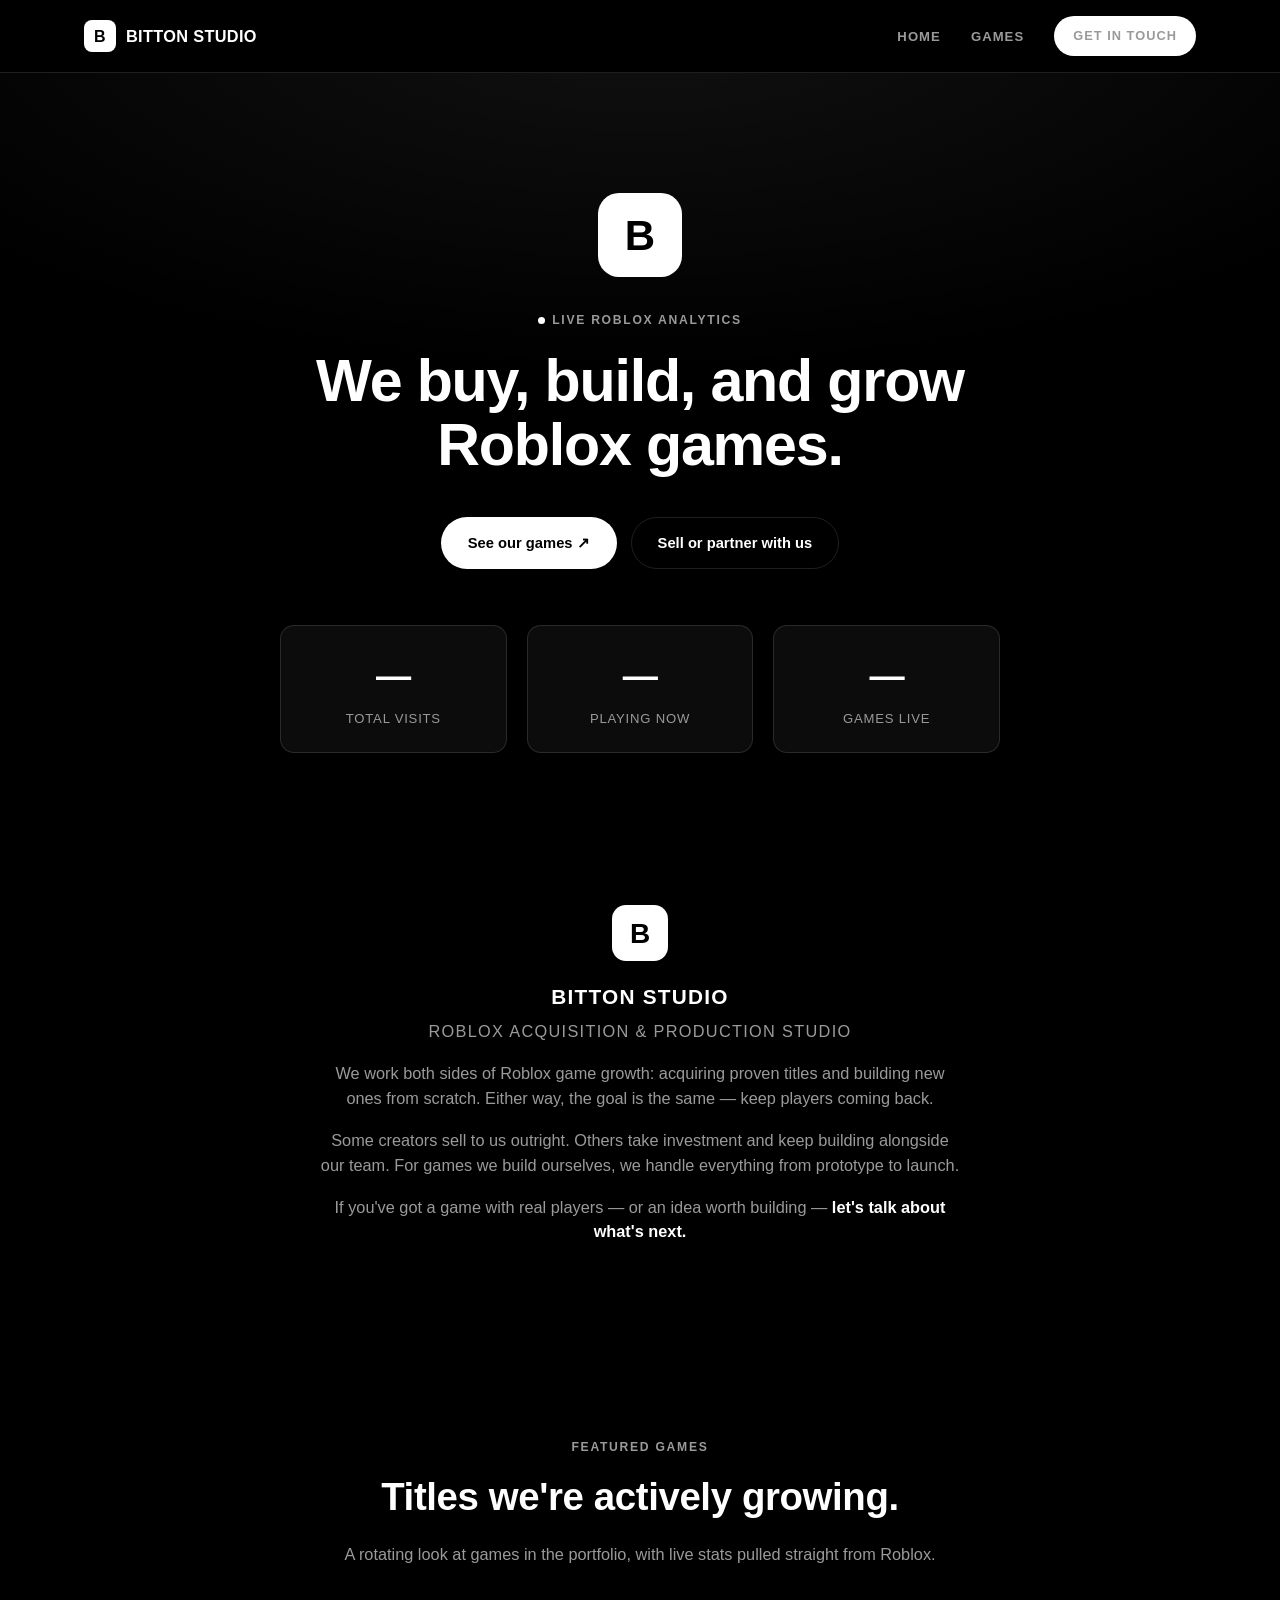
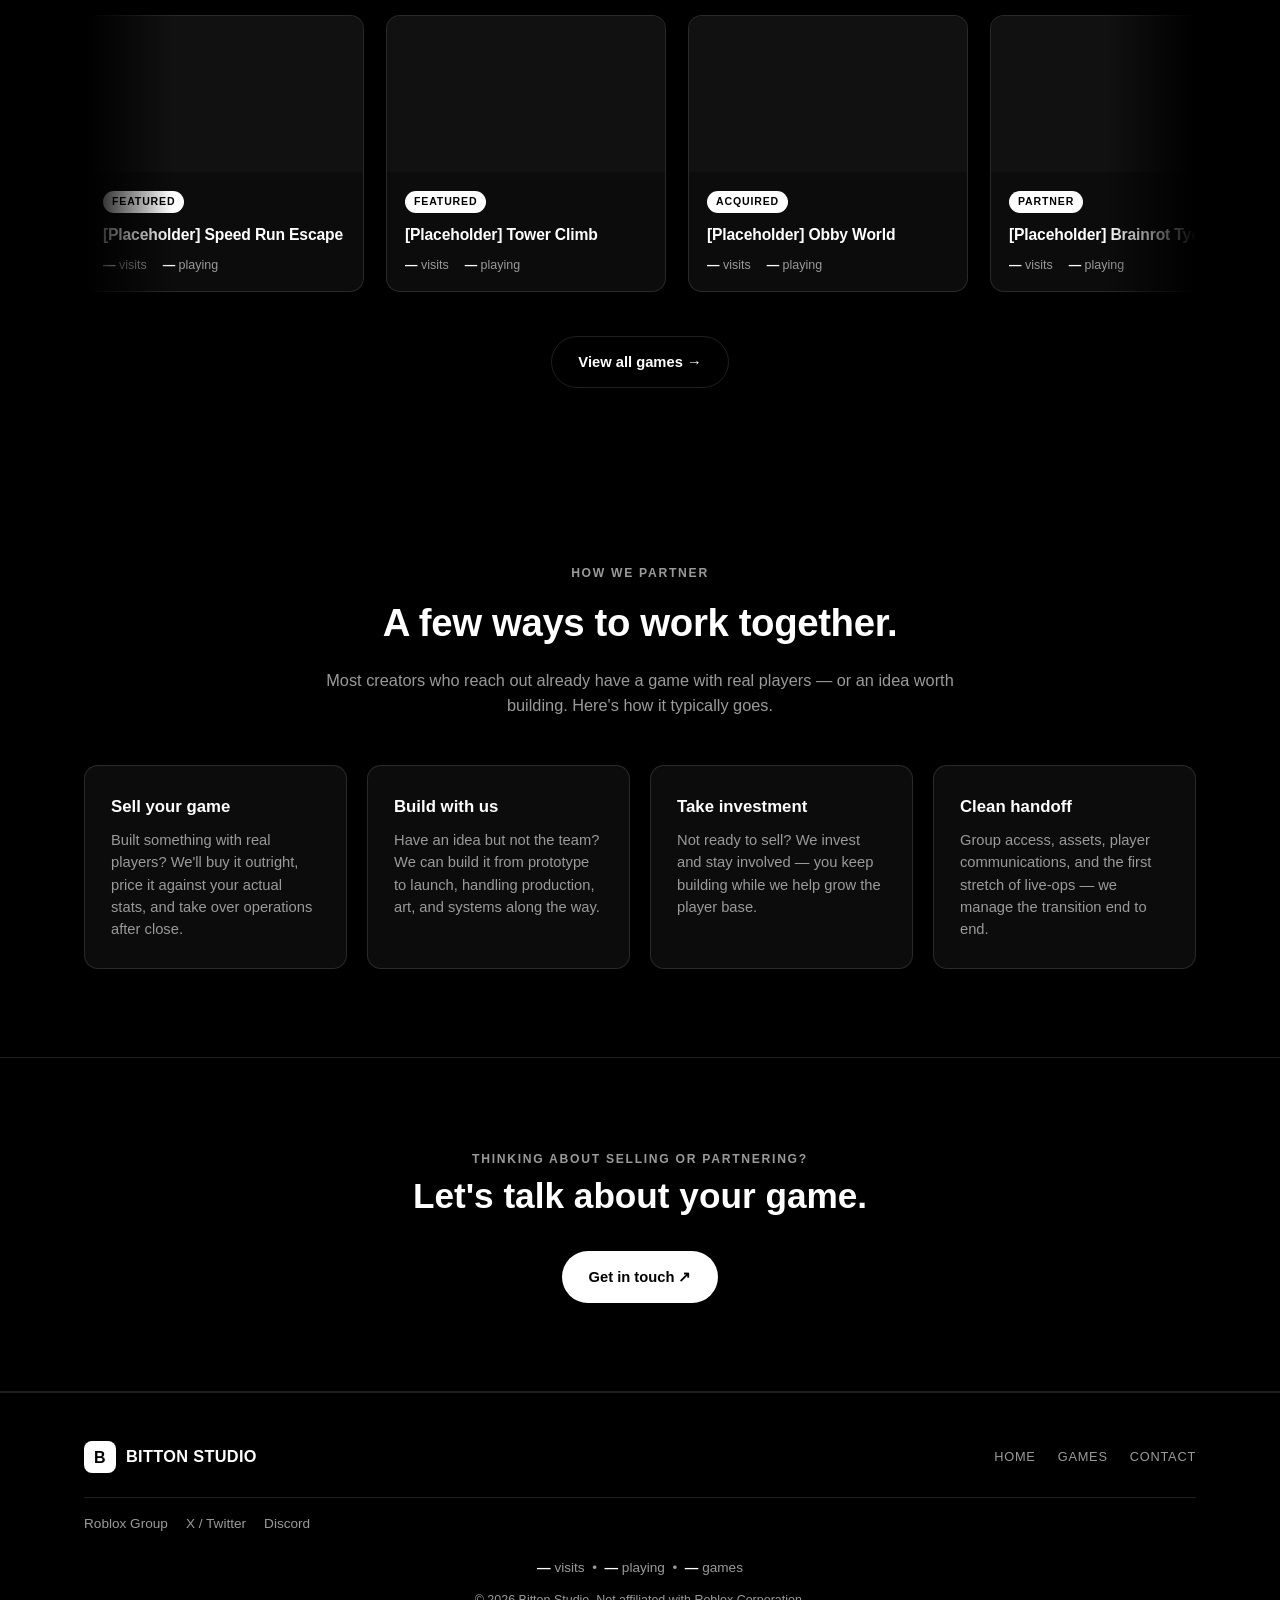
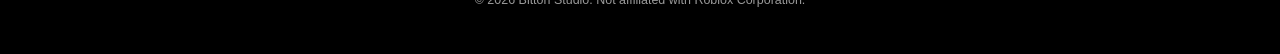
==== index.html @ 87d07713 "Initial commit" ====
<!DOCTYPE html>
<html lang="en">
<head>
<meta charset="UTF-8" />
<meta name="viewport" content="width=device-width, initial-scale=1" />
<!-- CUSTOMIZE: title + description shown in browser tabs / search results / link previews -->
<title>Bitton Studio | Roblox Game Studio</title>
<meta name="description" content="Bitton Studio buys, builds, and grows Roblox games. Sell your game outright or partner with us." />
<link rel="stylesheet" href="style.css" />
</head>
<body>

<div id="page-loader" class="page-loader">
  <!-- CUSTOMIZE: swap this inline SVG for <img src="images/logo.png" class="page-loader__logo"> if you have a real logo file -->
  <svg class="page-loader__logo" viewBox="0 0 40 40" xmlns="http://www.w3.org/2000/svg">
    <rect width="40" height="40" rx="10" fill="#ffffff"/>
    <text x="20" y="27" text-anchor="middle" font-family="Arial, sans-serif" font-size="20" font-weight="800" fill="#000000">B</text>
  </svg>
  <div class="page-loader__spinner"></div>
</div>

<nav class="navbar">
  <div class="container">
    <a href="/" class="brand">
      <!-- CUSTOMIZE: swap for <img src="images/logo.png" class="brand__mark"> if you have a real logo file -->
      <svg class="brand__mark" viewBox="0 0 40 40" xmlns="http://www.w3.org/2000/svg">
        <rect width="40" height="40" rx="10" fill="#ffffff"/>
        <text x="20" y="27" text-anchor="middle" font-family="Arial, sans-serif" font-size="20" font-weight="800" fill="#000000">B</text>
      </svg>
      Bitton Studio
    </a>
    <ul class="nav-links">
      <li><a href="/">Home</a></li>
      <li><a href="/games">Games</a></li>
      <li><a href="/contact" class="btn btn--primary">Get in touch</a></li>
    </ul>
    <button class="nav-toggle" aria-label="Toggle menu">☰</button>
  </div>
</nav>

<header class="hero" id="home">
  <div class="container">
    <!-- CUSTOMIZE: swap for <img src="images/logo.png" class="hero__logo"> if you have a real logo file -->
    <svg class="hero__logo" viewBox="0 0 40 40" xmlns="http://www.w3.org/2000/svg">
      <rect width="40" height="40" rx="10" fill="#ffffff"/>
      <text x="20" y="27" text-anchor="middle" font-family="Arial, sans-serif" font-size="20" font-weight="800" fill="#000000">B</text>
    </svg>

    <span class="eyebrow"><span class="pulse-dot"></span>Live Roblox analytics</span>
    <!-- CUSTOMIZE: main headline -->
    <h1>We buy, build, and grow Roblox games.</h1>

    <div class="hero-ctas">
      <a href="/games" class="btn btn--primary">See our games ↗</a>
      <a href="/contact" class="btn btn--secondary">Sell or partner with us</a>
    </div>

    <div class="stats-row">
      <div class="stat-box">
        <span class="stat-value" data-stat="visits">—</span>
        <span class="stat-label">Total visits</span>
      </div>
      <div class="stat-box">
        <span class="stat-value" data-stat="players">—</span>
        <span class="stat-label">Playing now</span>
      </div>
      <div class="stat-box">
        <span class="stat-value" data-stat="projects">—</span>
        <span class="stat-label">Games live</span>
      </div>
    </div>
  </div>
</header>

<section id="about" class="reveal">
  <div class="container">
    <div class="about-block">
      <!-- CUSTOMIZE: swap for <img src="images/logo.png" class="about-block__mark"> if you have a real logo file -->
      <svg class="about-block__mark" viewBox="0 0 40 40" xmlns="http://www.w3.org/2000/svg">
        <rect width="40" height="40" rx="10" fill="#ffffff"/>
        <text x="20" y="27" text-anchor="middle" font-family="Arial, sans-serif" font-size="20" font-weight="800" fill="#000000">B</text>
      </svg>
      <h2>Bitton Studio</h2>
      <p class="about-block__tagline">Roblox acquisition &amp; production studio</p>
      <!-- CUSTOMIZE: about copy — replace with your studio's real story -->
      <p>We work both sides of Roblox game growth: acquiring proven titles and building new ones from scratch. Either way, the goal is the same — keep players coming back.</p>
      <p>Some creators sell to us outright. Others take investment and keep building alongside our team. For games we build ourselves, we handle everything from prototype to launch.</p>
      <p>If you've got a game with real players — or an idea worth building — <strong>let's talk about what's next.</strong></p>
    </div>
  </div>
</section>

<section id="featured" class="reveal">
  <div class="container">
    <div class="section-head">
      <span class="eyebrow">Featured games</span>
      <h2>Titles we're actively growing.</h2>
      <p>A rotating look at games in the portfolio, with live stats pulled straight from Roblox.</p>
    </div>
  </div>
  <div class="container">
    <!-- data-games-marquee limits how many show in the strip (leave off the number attribute value to show all) -->
    <div class="games-marquee">
      <div class="games-marquee__track" data-games-marquee="6"></div>
    </div>
    <div class="section-cta">
      <a href="/games" class="btn btn--secondary">View all games →</a>
    </div>
  </div>
</section>

<section id="partner" class="reveal">
  <div class="container">
    <div class="section-head">
      <span class="eyebrow">How we partner</span>
      <h2>A few ways to work together.</h2>
      <p>Most creators who reach out already have a game with real players — or an idea worth building. Here's how it typically goes.</p>
    </div>
    <div class="cards-grid">
      <!-- CUSTOMIZE: these four cards — wording, order, or add/remove a card -->
      <div class="info-card">
        <h3>Sell your game</h3>
        <p>Built something with real players? We'll buy it outright, price it against your actual stats, and take over operations after close.</p>
      </div>
      <div class="info-card">
        <h3>Build with us</h3>
        <p>Have an idea but not the team? We can build it from prototype to launch, handling production, art, and systems along the way.</p>
      </div>
      <div class="info-card">
        <h3>Take investment</h3>
        <p>Not ready to sell? We invest and stay involved — you keep building while we help grow the player base.</p>
      </div>
      <div class="info-card">
        <h3>Clean handoff</h3>
        <p>Group access, assets, player communications, and the first stretch of live-ops — we manage the transition end to end.</p>
      </div>
    </div>
  </div>
</section>

<section class="cta-band reveal">
  <div class="container">
    <span class="eyebrow">Thinking about selling or partnering?</span>
    <h2>Let's talk about your game.</h2>
    <a href="/contact" class="btn btn--primary">Get in touch ↗</a>
  </div>
</section>

<footer>
  <div class="container">
    <div class="footer-top">
      <a href="/" class="brand">
        <svg class="brand__mark" viewBox="0 0 40 40" xmlns="http://www.w3.org/2000/svg">
          <rect width="40" height="40" rx="10" fill="#ffffff"/>
          <text x="20" y="27" text-anchor="middle" font-family="Arial, sans-serif" font-size="20" font-weight="800" fill="#000000">B</text>
        </svg>
        Bitton Studio
      </a>
      <ul class="footer-links">
        <li><a href="/">Home</a></li>
        <li><a href="/games">Games</a></li>
        <li><a href="/contact">Contact</a></li>
      </ul>
    </div>

    <!-- CUSTOMIZE: social links — replace # with your real URLs, or delete a line you don't need -->
    <ul class="footer-social">
      <li><a href="#" target="_blank" rel="noopener">Roblox Group</a></li>
      <li><a href="#" target="_blank" rel="noopener">X / Twitter</a></li>
      <li><a href="#" target="_blank" rel="noopener">Discord</a></li>
    </ul>

    <p class="footer-stats">
      <b data-stat="visits">—</b> visits &nbsp;•&nbsp; <b data-stat="players">—</b> playing &nbsp;•&nbsp; <b data-stat="projects">—</b> games
    </p>
    <p class="footer-note">© <span data-year>2026</span> Bitton Studio. Not affiliated with Roblox Corporation.</p>
  </div>
</footer>

<script src="games-config.js"></script>
<script src="main.js"></script>
</body>
</html>
---- style.css ----
/* ============================================================
   BITTON STUDIO — STYLESHEET
   ============================================================
   Color system lives entirely in the :root block below.
   CUSTOMIZE: change --accent to switch the whole site's accent
   color (buttons, live badges, stat numbers, links on hover).
   ============================================================ */

:root {
  --bg: #000000;              /* CUSTOMIZE: page background */
  --bg-elevated: #0c0c0c;     /* CUSTOMIZE: card/panel background */
  --border: rgba(255, 255, 255, 0.12);
  --text: #ffffff;
  --text-muted: #9a9a9a;      /* CUSTOMIZE: secondary/body text color */
  --accent: #ffffff;          /* CUSTOMIZE: primary accent color (buttons, live dots, numbers) */
  --accent-soft: rgba(255, 255, 255, 0.08);
  --on-accent: #000000;       /* text color used ON TOP of --accent (e.g. primary button text) */
  --radius: 14px;             /* CUSTOMIZE: corner roundness across the whole site */
  --max-width: 1160px;        /* CUSTOMIZE: overall page content width */
  font-size: 16px;
}

* { box-sizing: border-box; }

html { scroll-behavior: smooth; }

body {
  margin: 0;
  background: var(--bg);
  color: var(--text);
  font-family: "Inter", -apple-system, BlinkMacSystemFont, "Segoe UI", sans-serif; /* CUSTOMIZE: font family */
  line-height: 1.5;
}

img, svg { max-width: 100%; display: block; }
a { color: inherit; }

.container {
  max-width: var(--max-width);
  margin: 0 auto;
  padding: 0 24px;
}

/* ---------- Navbar ---------- */

.navbar {
  position: sticky;
  top: 0;
  z-index: 50;
  background: rgba(0, 0, 0, 0.86);
  backdrop-filter: blur(10px);
  border-bottom: 1px solid var(--border);
}

.navbar .container {
  display: flex;
  align-items: center;
  justify-content: space-between;
  height: 72px;
}

.brand {
  display: flex;
  align-items: center;
  gap: 10px;
  font-weight: 700;
  font-size: 1.02rem;
  text-decoration: none;
  letter-spacing: 0.02em;
  text-transform: uppercase;
}

.brand__mark { width: 32px; height: 32px; flex-shrink: 0; }

.nav-links {
  display: flex;
  align-items: center;
  gap: 30px;
  list-style: none;
  margin: 0;
  padding: 0;
}

.nav-links a {
  text-decoration: none;
  color: var(--text-muted);
  font-size: 0.82rem;
  font-weight: 600;
  text-transform: uppercase;
  letter-spacing: 0.08em;
  transition: color 0.15s ease;
}

.nav-links a:hover { color: var(--text); }
.nav-links .btn { padding: 9px 18px; font-size: 0.8rem; }

.nav-toggle {
  display: none;
  background: none;
  border: 1px solid var(--border);
  border-radius: 8px;
  color: var(--text);
  width: 40px;
  height: 40px;
  font-size: 1.2rem;
  cursor: pointer;
}

/* ---------- Buttons ---------- */

.btn {
  display: inline-flex;
  align-items: center;
  gap: 8px;
  padding: 14px 26px;
  border-radius: 999px;
  font-weight: 600;
  font-size: 0.92rem;
  text-decoration: none;
  border: 1px solid transparent;
  cursor: pointer;
  transition: transform 0.15s ease, opacity 0.15s ease, background 0.15s ease;
}

.btn:hover { transform: translateY(-1px); }

.btn--primary { background: var(--accent); color: var(--on-accent); }
.btn--primary:hover { opacity: 0.88; }

.btn--secondary { background: transparent; border-color: var(--border); color: var(--text); }
.btn--secondary:hover { border-color: var(--accent); }

/* ---------- Pulse / live indicators ---------- */

.pulse-dot {
  display: inline-block;
  width: 7px;
  height: 7px;
  border-radius: 50%;
  background: var(--accent);
  box-shadow: 0 0 0 0 rgba(255, 255, 255, 0.55);
  animation: pulse 2s infinite;
  margin-right: 7px;
  vertical-align: middle;
}

@keyframes pulse {
  0% { box-shadow: 0 0 0 0 rgba(255, 255, 255, 0.45); }
  70% { box-shadow: 0 0 0 9px rgba(255, 255, 255, 0); }
  100% { box-shadow: 0 0 0 0 rgba(255, 255, 255, 0); }
}

/* ---------- Hero (centered, like locked.dev) ---------- */

.hero {
  position: relative;
  padding: 120px 0 64px;
  text-align: center;
  background:
    radial-gradient(ellipse 70% 50% at 50% -10%, rgba(255, 255, 255, 0.07), transparent),
    var(--bg);
  overflow: hidden;
}

.hero__logo {
  width: 84px;
  height: 84px;
  margin: 0 auto 30px;
  animation: heroFloat 5s ease-in-out infinite;
}

@keyframes heroFloat {
  0%, 100% { transform: translateY(0); }
  50% { transform: translateY(-6px); }
}

.hero .eyebrow {
  display: inline-flex;
  align-items: center;
  justify-content: center;
}

.hero h1 {
  font-size: clamp(2.1rem, 5vw, 3.7rem);
  line-height: 1.08;
  letter-spacing: -0.02em;
  max-width: 760px;
  margin: 18px auto 40px;
}

.hero-ctas {
  display: flex;
  gap: 14px;
  flex-wrap: wrap;
  justify-content: center;
  margin-bottom: 56px;
}

/* ---------- Stats row ---------- */

.stats-row {
  display: grid;
  grid-template-columns: repeat(3, 1fr);
  gap: 20px;
  max-width: 720px;
  margin: 0 auto;
}

.stat-box {
  background: var(--bg-elevated);
  border: 1px solid var(--border);
  border-radius: var(--radius);
  padding: 24px 20px;
  text-align: center;
}

.stat-value {
  display: block;
  font-size: clamp(1.6rem, 3.6vw, 2.2rem);
  font-weight: 800;
  color: var(--text);
  letter-spacing: -0.02em;
  min-height: 1.2em;
}

.stat-fade-in { animation: fadeIn 0.5s ease; }

@keyframes fadeIn {
  from { opacity: 0; transform: translateY(4px); }
  to { opacity: 1; transform: translateY(0); }
}

.stat-label {
  display: block;
  font-size: 0.82rem;
  color: var(--text-muted);
  margin-top: 6px;
  text-transform: uppercase;
  letter-spacing: 0.06em;
}

@media (prefers-reduced-motion: reduce) {
  .stat-fade-in { animation: none; }
  .pulse-dot { animation: none; }
  .hero__logo { animation: none; }
  html { scroll-behavior: auto; }
}

/* ---------- Section shell ---------- */

section { padding: 88px 0; }

.section-head {
  max-width: 640px;
  margin: 0 auto 48px;
  text-align: center;
}

.section-head .eyebrow { display: block; margin-bottom: 12px; }

.eyebrow {
  color: var(--text-muted);
  text-transform: uppercase;
  letter-spacing: 0.14em;
  font-size: 0.76rem;
  font-weight: 700;
}

.section-head h2 {
  font-size: clamp(1.8rem, 3.4vw, 2.4rem);
  letter-spacing: -0.01em;
  margin: 0 0 14px;
}

.section-head p {
  color: var(--text-muted);
  font-size: 1.02rem;
}

/* ---------- Who we are ---------- */

.about-block {
  max-width: 640px;
  margin: 0 auto;
  text-align: center;
}

.about-block__mark {
  width: 56px;
  height: 56px;
  margin: 0 auto 20px;
}

.about-block h2 {
  text-transform: uppercase;
  letter-spacing: 0.06em;
  font-size: 1.3rem;
  margin: 0 0 6px;
}

.about-block__tagline {
  color: var(--text-muted);
  font-size: 0.95rem;
  margin: 0 0 28px;
  text-transform: uppercase;
  letter-spacing: 0.08em;
}

.about-block p {
  color: var(--text-muted);
  font-size: 1.02rem;
  margin: 0 0 18px;
}

.about-block strong { color: var(--text); }

/* ---------- Featured games marquee (auto-scrolling strip) ---------- */

.games-marquee {
  overflow: hidden;
  -webkit-mask-image: linear-gradient(90deg, transparent, #000 8%, #000 92%, transparent);
  mask-image: linear-gradient(90deg, transparent, #000 8%, #000 92%, transparent);
}

.games-marquee__track {
  display: flex;
  gap: 22px;
  width: max-content;
  animation: marqueeScroll 42s linear infinite; /* CUSTOMIZE: speed of the scrolling strip */
}

.games-marquee:hover .games-marquee__track { animation-play-state: paused; }

@keyframes marqueeScroll {
  from { transform: translateX(0); }
  to { transform: translateX(-50%); }
}

@media (prefers-reduced-motion: reduce) {
  .games-marquee__track { animation: none; }
}

.marquee-card {
  flex: 0 0 auto;
  width: 280px;
  background: var(--bg-elevated);
  border: 1px solid var(--border);
  border-radius: var(--radius);
  overflow: hidden;
  text-decoration: none;
  display: block;
  transition: border-color 0.15s ease, transform 0.15s ease;
}

.marquee-card:hover { border-color: var(--accent); transform: translateY(-3px); }

.marquee-card__image {
  aspect-ratio: 16 / 9;
  background-size: cover;
  background-position: center;
  background-color: #111;
}

.marquee-card__body { padding: 16px 18px; }

.marquee-card__badge {
  display: inline-block;
  font-size: 0.66rem;
  font-weight: 700;
  text-transform: uppercase;
  letter-spacing: 0.08em;
  color: var(--on-accent);
  background: var(--accent);
  padding: 3px 9px;
  border-radius: 999px;
  margin-bottom: 10px;
}

.marquee-card h4 {
  margin: 0 0 10px;
  font-size: 0.98rem;
  letter-spacing: -0.01em;
  white-space: nowrap;
  overflow: hidden;
  text-overflow: ellipsis;
}

.marquee-card__stats {
  display: flex;
  gap: 16px;
  font-size: 0.78rem;
  color: var(--text-muted);
}

.marquee-card__stats b { color: var(--text); font-weight: 700; }

.section-cta { text-align: center; margin-top: 44px; }

/* ---------- Game cards (full grid — games page) ---------- */

.games-grid {
  display: grid;
  grid-template-columns: repeat(auto-fit, minmax(280px, 1fr));
  gap: 24px;
}

.game-card {
  background: var(--bg-elevated);
  border: 1px solid var(--border);
  border-radius: var(--radius);
  overflow: hidden;
  display: flex;
  flex-direction: column;
  transition: border-color 0.15s ease, transform 0.15s ease;
}

.game-card:hover { border-color: var(--accent); transform: translateY(-3px); }

.game-card__image {
  aspect-ratio: 16 / 9;
  background-size: cover;
  background-position: center;
  background-color: #111;
}

.game-card__body {
  padding: 22px;
  display: flex;
  flex-direction: column;
  gap: 12px;
  flex: 1;
}

.game-card__body h3 { margin: 0; font-size: 1.12rem; letter-spacing: -0.01em; }
.game-card__body p { margin: 0; color: var(--text-muted); font-size: 0.92rem; flex: 1; }

.game-card__stats {
  display: flex;
  gap: 24px;
  padding: 14px 0;
  border-top: 1px solid var(--border);
  border-bottom: 1px solid var(--border);
}

.game-card__stats .stat-value { font-size: 1.1rem; }
.game-card__stats .stat-label { font-size: 0.72rem; }

/* ---------- Partner / services cards ---------- */

.cards-grid {
  display: grid;
  grid-template-columns: repeat(auto-fit, minmax(240px, 1fr));
  gap: 20px;
}

.info-card {
  background: var(--bg-elevated);
  border: 1px solid var(--border);
  border-radius: var(--radius);
  padding: 28px 26px;
  transition: border-color 0.15s ease, transform 0.15s ease;
}

.info-card:hover { border-color: var(--accent); transform: translateY(-2px); }
.info-card h3 { margin: 0 0 10px; font-size: 1.05rem; }
.info-card p { margin: 0; color: var(--text-muted); font-size: 0.92rem; }

/* ---------- Final CTA band ---------- */

.cta-band {
  text-align: center;
  border-top: 1px solid var(--border);
  border-bottom: 1px solid var(--border);
}

.cta-band h2 { margin: 0 0 28px; font-size: clamp(1.6rem, 3vw, 2.2rem); }

/* ---------- Contact form ---------- */

.contact-form {
  max-width: 640px;
  margin: 0 auto;
  display: grid;
  gap: 16px;
}

.form-row { display: grid; gap: 16px; grid-template-columns: 1fr 1fr; }

label {
  display: block;
  font-size: 0.85rem;
  color: var(--text-muted);
  margin-bottom: 6px;
}

input, select, textarea {
  width: 100%;
  background: var(--bg-elevated);
  border: 1px solid var(--border);
  border-radius: 10px;
  padding: 12px 14px;
  color: var(--text);
  font-family: inherit;
  font-size: 0.95rem;
}

input:focus, select:focus, textarea:focus {
  outline: 2px solid var(--accent);
  outline-offset: 1px;
}

textarea { resize: vertical; min-height: 110px; }

.form-note {
  text-align: center;
  color: var(--text-muted);
  font-size: 0.85rem;
  margin-top: 4px;
}

/* ---------- Footer ---------- */

footer {
  border-top: 1px solid var(--border);
  padding: 48px 0 32px;
}

.footer-top {
  display: flex;
  flex-wrap: wrap;
  gap: 20px;
  align-items: center;
  justify-content: space-between;
  margin-bottom: 24px;
}

.footer-links {
  display: flex;
  gap: 22px;
  list-style: none;
  margin: 0;
  padding: 0;
  font-size: 0.8rem;
  text-transform: uppercase;
  letter-spacing: 0.06em;
  color: var(--text-muted);
}

.footer-links a { text-decoration: none; }
.footer-links a:hover { color: var(--text); }

.footer-social {
  display: flex;
  gap: 18px;
  list-style: none;
  margin: 0 0 24px;
  padding: 16px 0 0;
  border-top: 1px solid var(--border);
  font-size: 0.85rem;
  color: var(--text-muted);
}

.footer-social a { text-decoration: none; }
.footer-social a:hover { color: var(--text); }

.footer-stats {
  text-align: center;
  color: var(--text-muted);
  font-size: 0.85rem;
  margin-bottom: 10px;
}

.footer-stats b { color: var(--text); }

.footer-note {
  text-align: center;
  color: var(--text-muted);
  font-size: 0.78rem;
}

/* ---------- Responsive ---------- */

@media (max-width: 900px) {
  .form-row { grid-template-columns: 1fr; }
}

@media (max-width: 760px) {
  .nav-links {
    position: absolute;
    top: 72px;
    left: 0;
    right: 0;
    background: var(--bg);
    border-bottom: 1px solid var(--border);
    flex-direction: column;
    align-items: flex-start;
    padding: 20px 24px;
    display: none;
    gap: 16px;
  }
  .nav-links--open { display: flex; }
  .nav-toggle { display: block; }
  .stats-row { grid-template-columns: 1fr; }
  .footer-top { flex-direction: column; align-items: flex-start; }
}

/* ---------- Page loader ---------- */

.page-loader {
  position: fixed;
  inset: 0;
  z-index: 999;
  display: flex;
  flex-direction: column;
  align-items: center;
  justify-content: center;
  gap: 22px;
  background: var(--bg);
  transition: opacity 0.5s ease;
}

.page-loader--hidden { opacity: 0; pointer-events: none; }

.page-loader__logo {
  width: 48px;
  height: 48px;
  animation: loaderPulse 1.6s ease-in-out infinite;
}

.page-loader__spinner {
  width: 34px;
  height: 34px;
  border-radius: 50%;
  border: 3px solid var(--border);
  border-top-color: var(--accent);
  animation: loaderSpin 0.9s linear infinite;
}

@keyframes loaderPulse {
  0%, 100% { transform: scale(1); opacity: 1; }
  50% { transform: scale(0.9); opacity: 0.7; }
}

@keyframes loaderSpin {
  to { transform: rotate(360deg); }
}

@media (prefers-reduced-motion: reduce) {
  .page-loader__logo { animation: none; }
  .page-loader__spinner { animation: none; }
}

/* ---------- Fade-in-on-scroll utility ---------- */

.reveal {
  opacity: 0;
  transform: translateY(16px);
  transition: opacity 0.6s ease, transform 0.6s ease;
}

.reveal--visible { opacity: 1; transform: translateY(0); }

@media (prefers-reduced-motion: reduce) {
  .reveal { opacity: 1; transform: none; transition: none; }
}
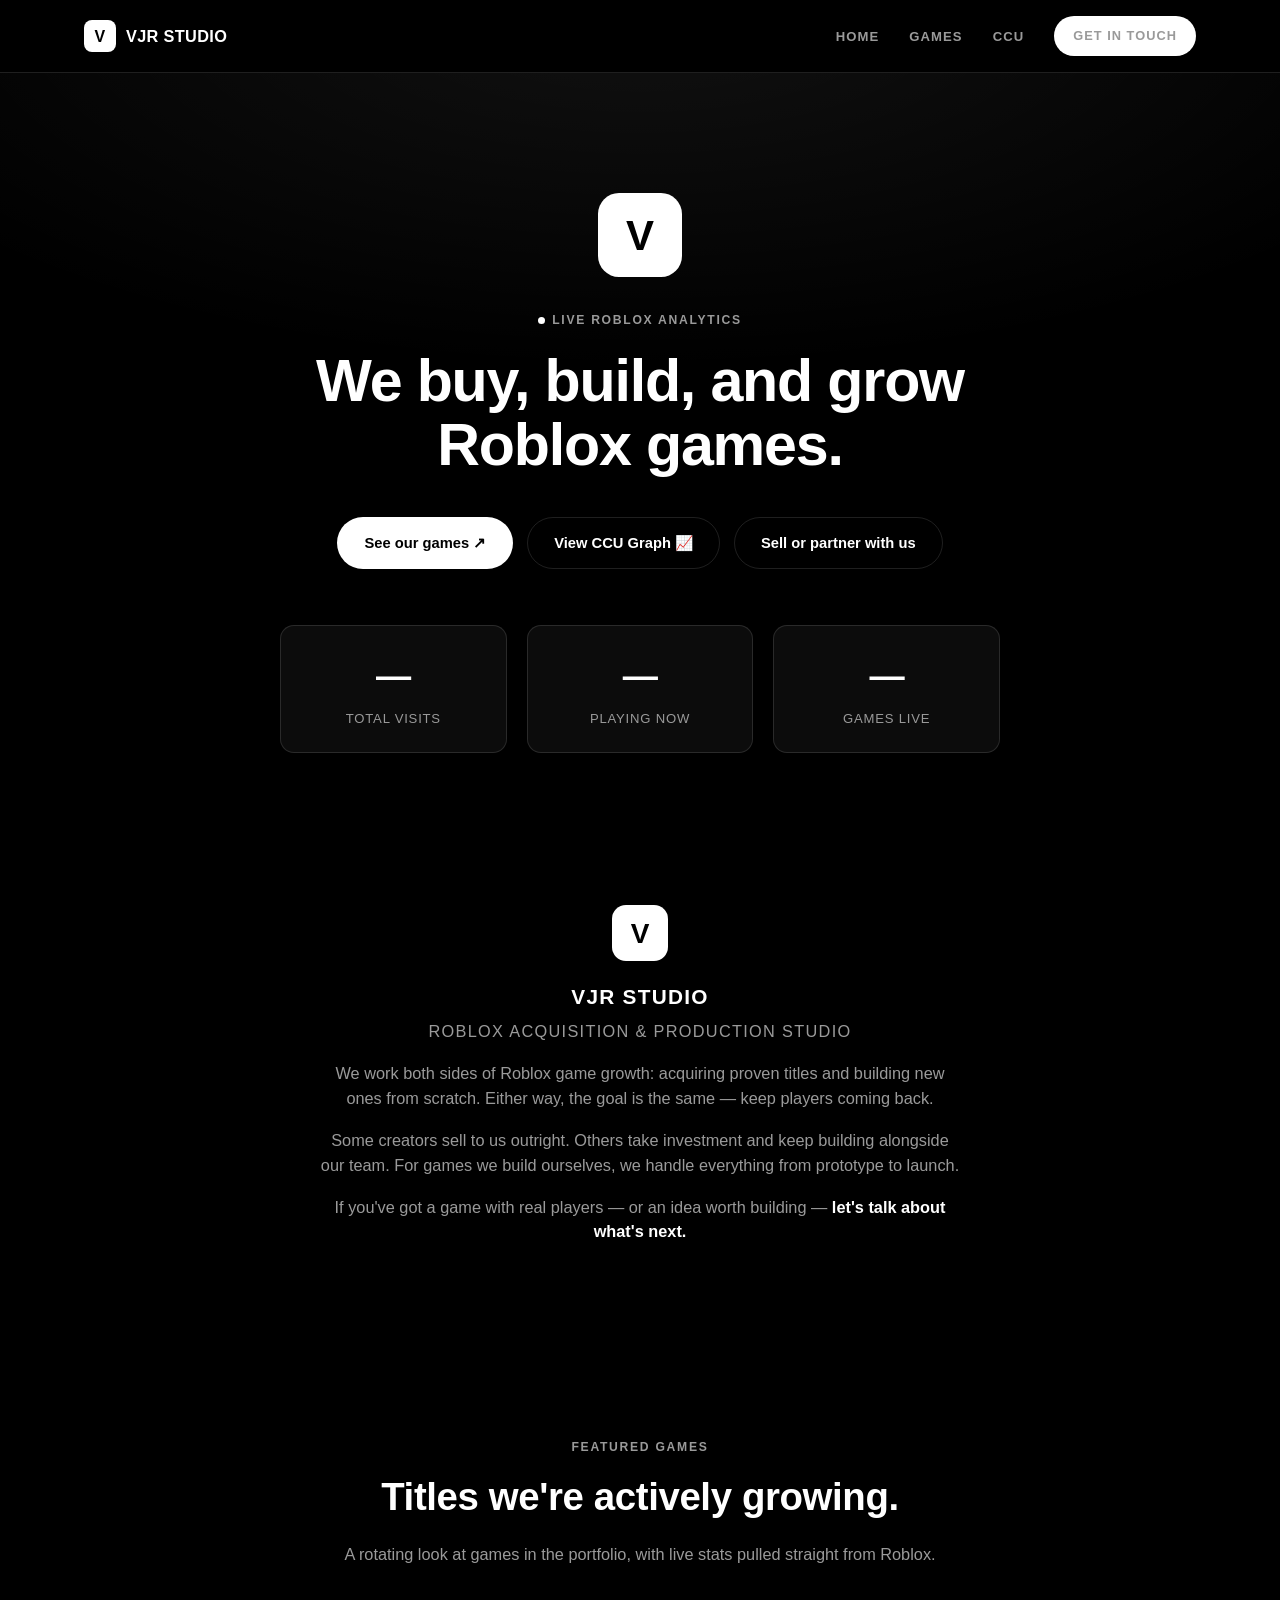
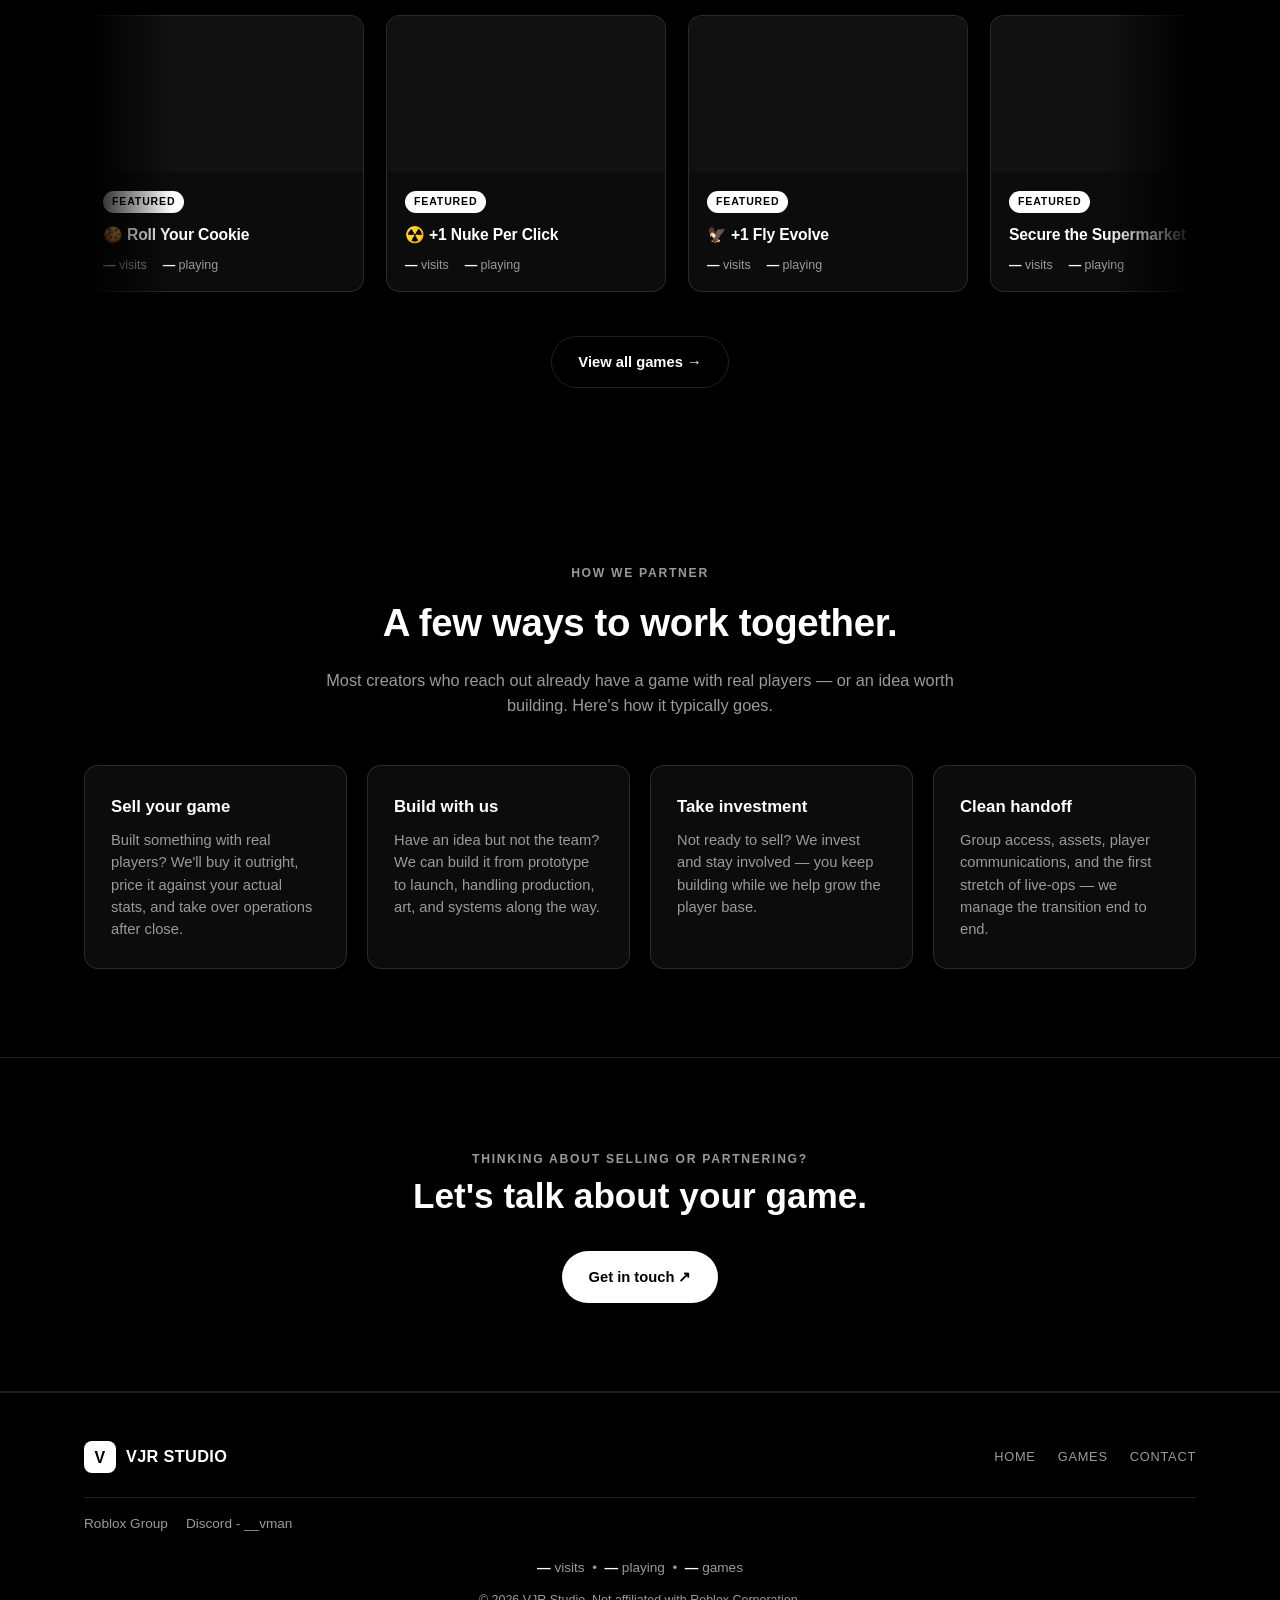
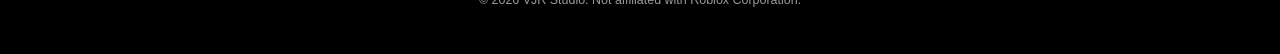
==== commit 407833a3: "upd1" ====
--- a/index.html
+++ b/index.html
@@ -4,8 +4,8 @@
 <meta charset="UTF-8" />
 <meta name="viewport" content="width=device-width, initial-scale=1" />
 <!-- CUSTOMIZE: title + description shown in browser tabs / search results / link previews -->
-<title>Bitton Studio | Roblox Game Studio</title>
-<meta name="description" content="Bitton Studio buys, builds, and grows Roblox games. Sell your game outright or partner with us." />
+<title>VJR Studio | Roblox Game Studio</title>
+<meta name="description" content="VJR Studio buys, builds, and grows Roblox games. Sell your game outright or partner with us." />
 <link rel="stylesheet" href="style.css" />
 </head>
 <body>
@@ -14,7 +14,7 @@
   <!-- CUSTOMIZE: swap this inline SVG for <img src="images/logo.png" class="page-loader__logo"> if you have a real logo file -->
   <svg class="page-loader__logo" viewBox="0 0 40 40" xmlns="http://www.w3.org/2000/svg">
     <rect width="40" height="40" rx="10" fill="#ffffff"/>
-    <text x="20" y="27" text-anchor="middle" font-family="Arial, sans-serif" font-size="20" font-weight="800" fill="#000000">B</text>
+    <text x="20" y="27" text-anchor="middle" font-family="Arial, sans-serif" font-size="20" font-weight="800" fill="#000000">V</text>
   </svg>
   <div class="page-loader__spinner"></div>
 </div>
@@ -25,13 +25,14 @@
       <!-- CUSTOMIZE: swap for <img src="images/logo.png" class="brand__mark"> if you have a real logo file -->
       <svg class="brand__mark" viewBox="0 0 40 40" xmlns="http://www.w3.org/2000/svg">
         <rect width="40" height="40" rx="10" fill="#ffffff"/>
-        <text x="20" y="27" text-anchor="middle" font-family="Arial, sans-serif" font-size="20" font-weight="800" fill="#000000">B</text>
+        <text x="20" y="27" text-anchor="middle" font-family="Arial, sans-serif" font-size="20" font-weight="800" fill="#000000">V</text>
       </svg>
-      Bitton Studio
+      VJR Studio
     </a>
     <ul class="nav-links">
       <li><a href="/">Home</a></li>
       <li><a href="/games">Games</a></li>
+      <li><a href="/ccu">CCU</a></li>
       <li><a href="/contact" class="btn btn--primary">Get in touch</a></li>
     </ul>
     <button class="nav-toggle" aria-label="Toggle menu">☰</button>
@@ -43,7 +44,7 @@
     <!-- CUSTOMIZE: swap for <img src="images/logo.png" class="hero__logo"> if you have a real logo file -->
     <svg class="hero__logo" viewBox="0 0 40 40" xmlns="http://www.w3.org/2000/svg">
       <rect width="40" height="40" rx="10" fill="#ffffff"/>
-      <text x="20" y="27" text-anchor="middle" font-family="Arial, sans-serif" font-size="20" font-weight="800" fill="#000000">B</text>
+      <text x="20" y="27" text-anchor="middle" font-family="Arial, sans-serif" font-size="20" font-weight="800" fill="#000000">V</text>
     </svg>
 
     <span class="eyebrow"><span class="pulse-dot"></span>Live Roblox analytics</span>
@@ -52,6 +53,7 @@
 
     <div class="hero-ctas">
       <a href="/games" class="btn btn--primary">See our games ↗</a>
+      <a href="/ccu" class="btn btn--secondary">View CCU Graph 📈</a>
       <a href="/contact" class="btn btn--secondary">Sell or partner with us</a>
     </div>
 
@@ -78,9 +80,9 @@
       <!-- CUSTOMIZE: swap for <img src="images/logo.png" class="about-block__mark"> if you have a real logo file -->
       <svg class="about-block__mark" viewBox="0 0 40 40" xmlns="http://www.w3.org/2000/svg">
         <rect width="40" height="40" rx="10" fill="#ffffff"/>
-        <text x="20" y="27" text-anchor="middle" font-family="Arial, sans-serif" font-size="20" font-weight="800" fill="#000000">B</text>
+        <text x="20" y="27" text-anchor="middle" font-family="Arial, sans-serif" font-size="20" font-weight="800" fill="#000000">V</text>
       </svg>
-      <h2>Bitton Studio</h2>
+      <h2>VJR Studio</h2>
       <p class="about-block__tagline">Roblox acquisition &amp; production studio</p>
       <!-- CUSTOMIZE: about copy — replace with your studio's real story -->
       <p>We work both sides of Roblox game growth: acquiring proven titles and building new ones from scratch. Either way, the goal is the same — keep players coming back.</p>
@@ -152,9 +154,9 @@
       <a href="/" class="brand">
         <svg class="brand__mark" viewBox="0 0 40 40" xmlns="http://www.w3.org/2000/svg">
           <rect width="40" height="40" rx="10" fill="#ffffff"/>
-          <text x="20" y="27" text-anchor="middle" font-family="Arial, sans-serif" font-size="20" font-weight="800" fill="#000000">B</text>
+          <text x="20" y="27" text-anchor="middle" font-family="Arial, sans-serif" font-size="20" font-weight="800" fill="#000000">V</text>
         </svg>
-        Bitton Studio
+        VJR Studio
       </a>
       <ul class="footer-links">
         <li><a href="/">Home</a></li>
@@ -165,15 +167,14 @@
 
     <!-- CUSTOMIZE: social links — replace # with your real URLs, or delete a line you don't need -->
     <ul class="footer-social">
-      <li><a href="#" target="_blank" rel="noopener">Roblox Group</a></li>
-      <li><a href="#" target="_blank" rel="noopener">X / Twitter</a></li>
-      <li><a href="#" target="_blank" rel="noopener">Discord</a></li>
+      <li><a href="https://www.roblox.com/communities/328090928/Who-Wants-A-Cookie#!/about" target="_blank" rel="noopener">Roblox Group</a></li>
+      <li><a href="#" target="_blank" rel="noopener">Discord - __vman</a></li>
     </ul>
 
     <p class="footer-stats">
       <b data-stat="visits">—</b> visits &nbsp;•&nbsp; <b data-stat="players">—</b> playing &nbsp;•&nbsp; <b data-stat="projects">—</b> games
     </p>
-    <p class="footer-note">© <span data-year>2026</span> Bitton Studio. Not affiliated with Roblox Corporation.</p>
+    <p class="footer-note">© <span data-year>2026</span> VJR Studio. Not affiliated with Roblox Corporation.</p>
   </div>
 </footer>
 
--- a/style.css
+++ b/style.css
@@ -650,6 +650,75 @@
   .page-loader__spinner { animation: none; }
 }
 
+/* ---------- CCU Graph page ---------- */
+
+.ccu-stats-row {
+  display: grid;
+  grid-template-columns: repeat(3, 1fr);
+  gap: 20px;
+  margin-bottom: 32px;
+}
+
+.ccu-chart-wrap {
+  position: relative;
+  background: var(--bg-elevated);
+  border: 1px solid var(--border);
+  border-radius: var(--radius);
+  padding: 28px 24px 16px;
+  min-height: 200px;
+}
+
+.ccu-chart {
+  width: 100%;
+  height: auto;
+  display: block;
+  cursor: crosshair;
+}
+
+.ccu-chart__grid { stroke: var(--border); stroke-width: 1; }
+
+.ccu-chart__axis-label {
+  fill: var(--text-muted);
+  font-size: 12px;
+  font-family: inherit;
+}
+
+.ccu-chart__dot {
+  fill: #000000;
+  stroke: #ffffff;
+  stroke-width: 2;
+  opacity: 0;
+  transition: opacity 0.3s ease;
+}
+
+.ccu-chart:hover .ccu-chart__dot { opacity: 1; }
+
+.ccu-chart__tooltip {
+  position: absolute;
+  transform: translate(-50%, -130%);
+  background: #ffffff;
+  color: #000000;
+  font-size: 0.78rem;
+  font-weight: 700;
+  padding: 6px 12px;
+  border-radius: 8px;
+  pointer-events: none;
+  opacity: 0;
+  transition: opacity 0.15s ease;
+  white-space: nowrap;
+}
+
+.ccu-chart-empty {
+  text-align: center;
+  color: var(--text-muted);
+  padding: 80px 20px;
+  font-size: 1rem;
+}
+
+@media (max-width: 760px) {
+  .ccu-stats-row { grid-template-columns: 1fr; }
+}
+
 /* ---------- Fade-in-on-scroll utility ---------- */
 
 .reveal {
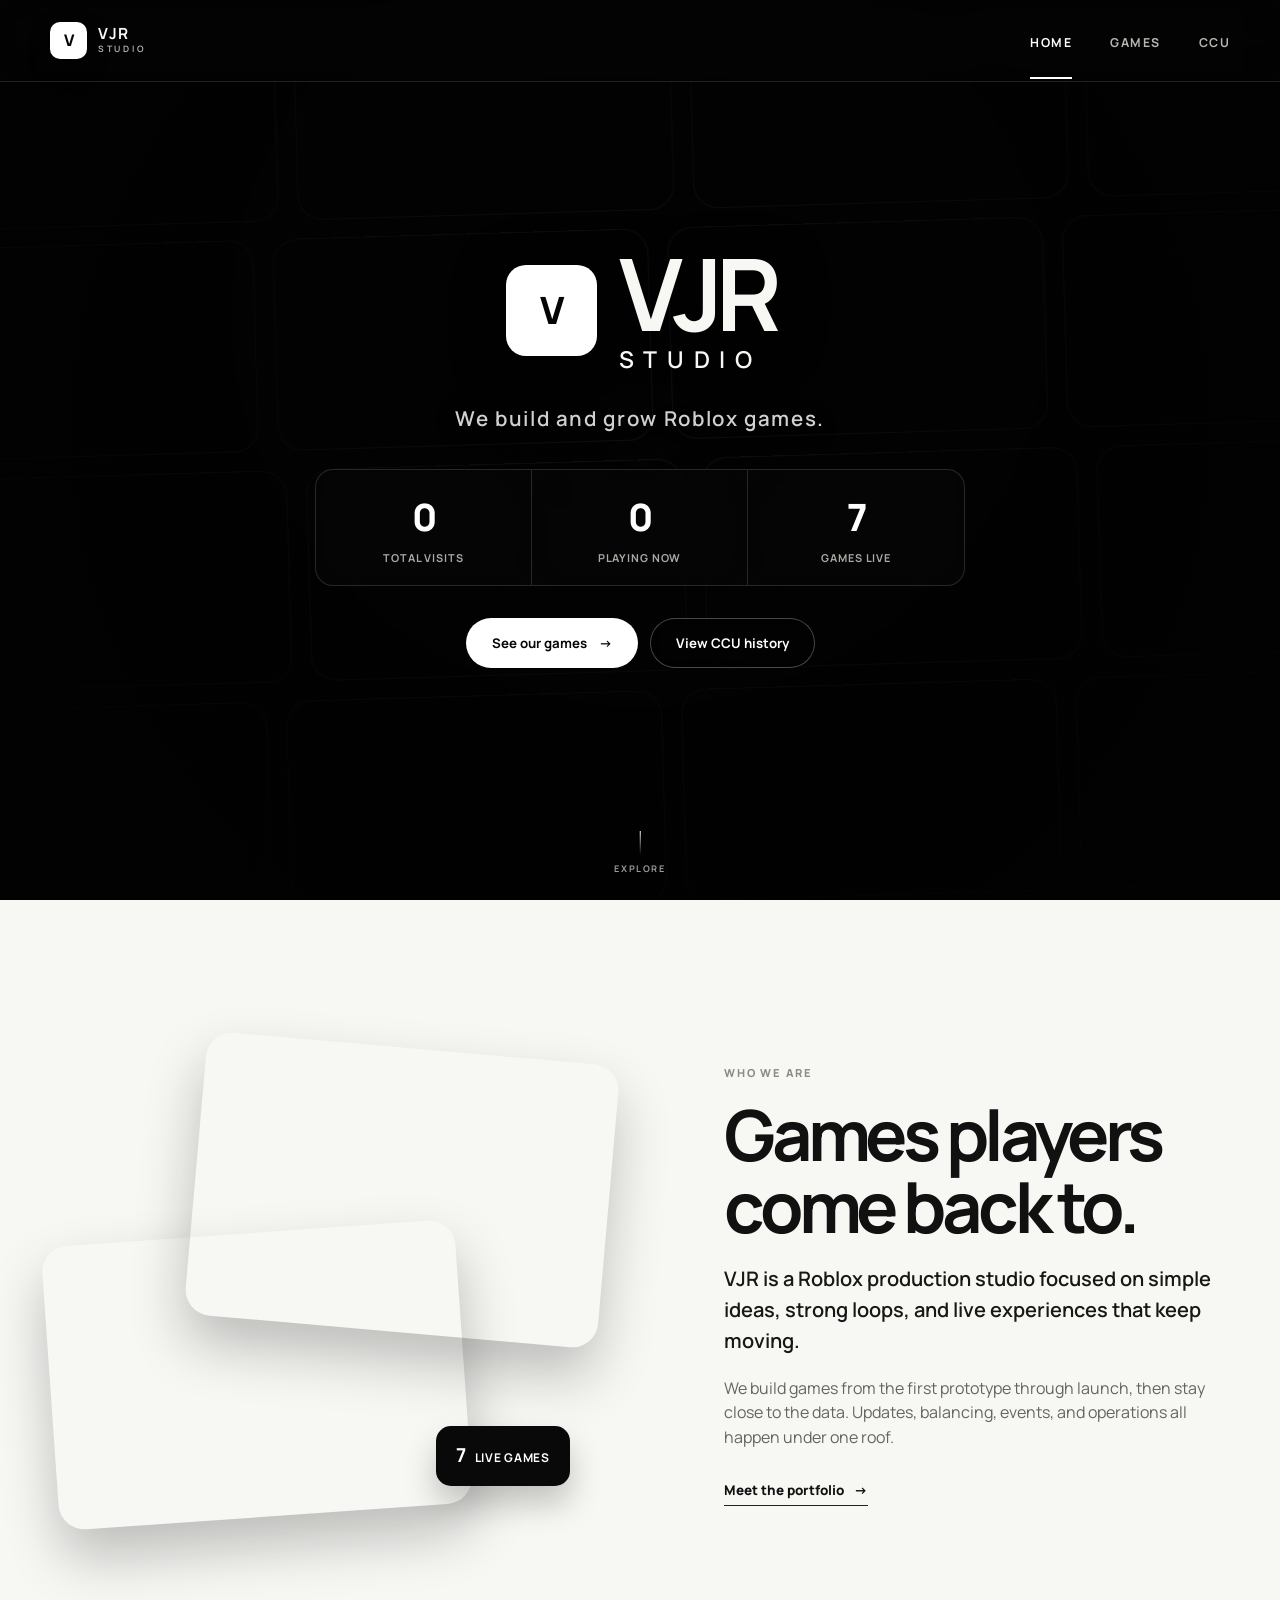
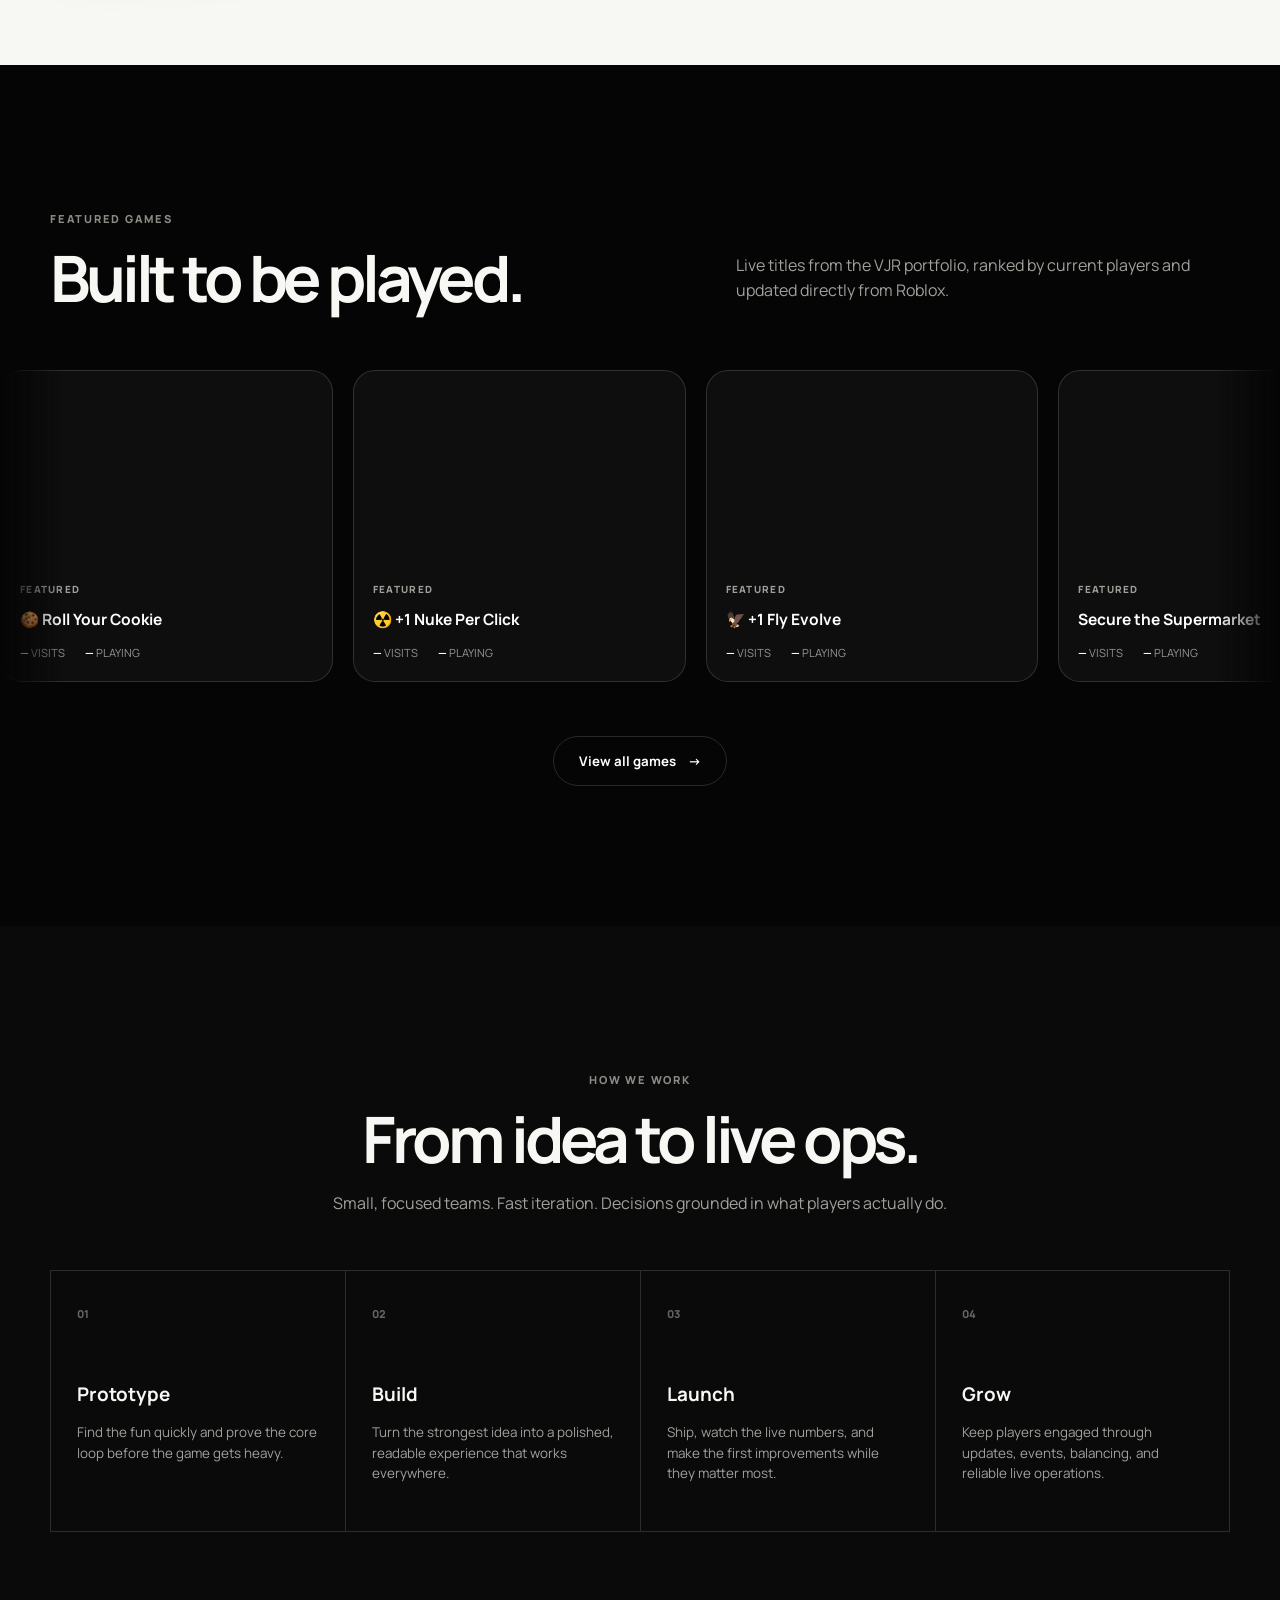
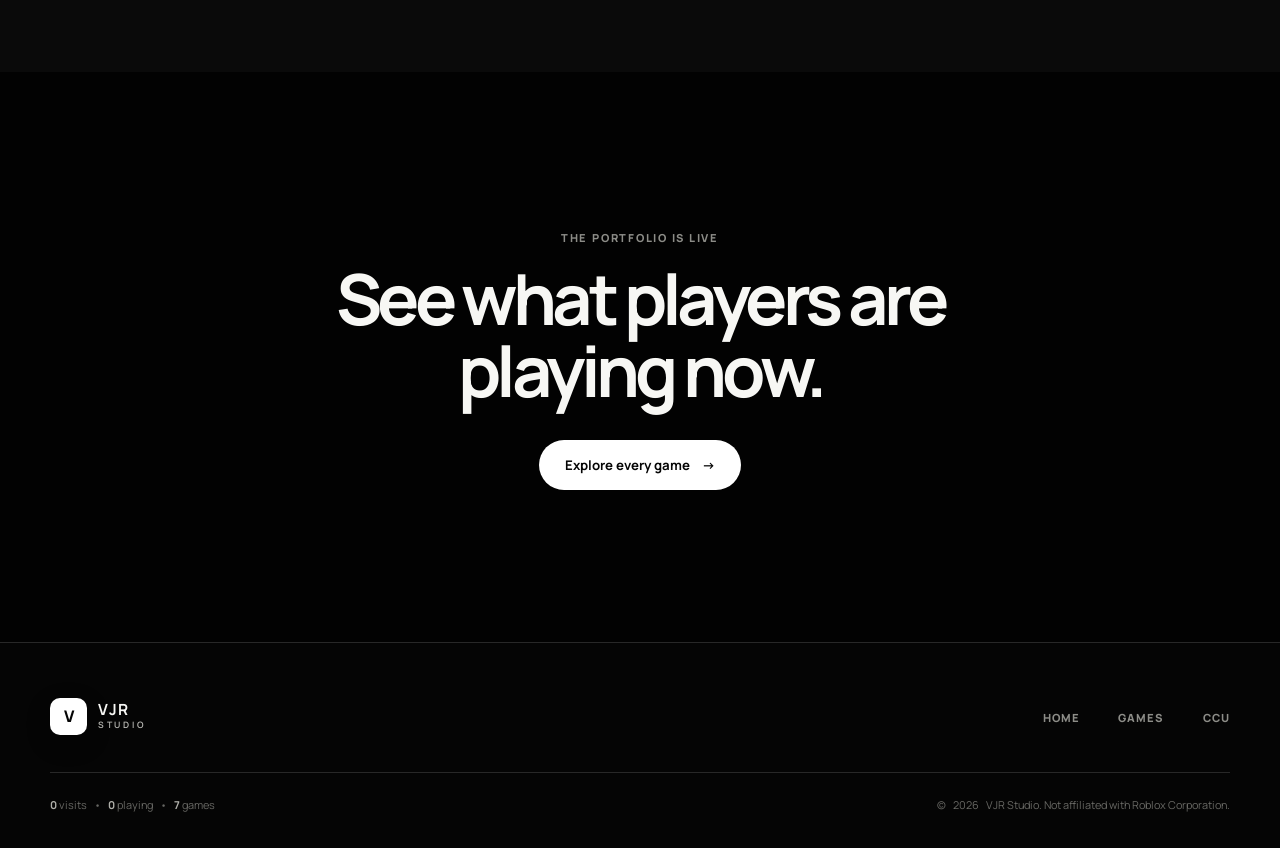
==== commit 98ab8a38: "fix" ====
--- a/index.html
+++ b/index.html
@@ -1,184 +1,142 @@
 <!DOCTYPE html>
 <html lang="en">
 <head>
-<meta charset="UTF-8" />
-<meta name="viewport" content="width=device-width, initial-scale=1" />
-<!-- CUSTOMIZE: title + description shown in browser tabs / search results / link previews -->
-<title>VJR Studio | Roblox Game Studio</title>
-<meta name="description" content="VJR Studio buys, builds, and grows Roblox games. Sell your game outright or partner with us." />
-<link rel="stylesheet" href="style.css" />
+  <meta charset="UTF-8" />
+  <meta name="viewport" content="width=device-width, initial-scale=1" />
+  <meta name="theme-color" content="#050505" />
+  <title>VJR Studio | Roblox Game Studio</title>
+  <meta name="description" content="VJR Studio builds, operates, and grows Roblox games." />
+  <link rel="stylesheet" href="style.css" />
 </head>
 <body>
+  <div id="page-loader" class="page-loader" aria-hidden="true">
+    <span class="logo-mark logo-mark--loader">V</span>
+    <span class="page-loader__bar"><span></span></span>
+  </div>
 
-<div id="page-loader" class="page-loader">
-  <!-- CUSTOMIZE: swap this inline SVG for <img src="images/logo.png" class="page-loader__logo"> if you have a real logo file -->
-  <svg class="page-loader__logo" viewBox="0 0 40 40" xmlns="http://www.w3.org/2000/svg">
-    <rect width="40" height="40" rx="10" fill="#ffffff"/>
-    <text x="20" y="27" text-anchor="middle" font-family="Arial, sans-serif" font-size="20" font-weight="800" fill="#000000">V</text>
-  </svg>
-  <div class="page-loader__spinner"></div>
-</div>
+  <nav class="navbar" aria-label="Primary navigation">
+    <div class="container navbar__inner">
+      <a href="/" class="brand" aria-label="VJR Studio home">
+        <span class="logo-mark">V</span>
+        <span class="brand__words"><b>VJR</b><small>Studio</small></span>
+      </a>
+      <button class="nav-toggle" aria-label="Open navigation" aria-expanded="false">Menu</button>
+      <ul class="nav-links">
+        <li><a href="/" aria-current="page">Home</a></li>
+        <li><a href="/games">Games</a></li>
+        <li><a href="/ccu">CCU</a></li>
+      </ul>
+    </div>
+  </nav>
 
-<nav class="navbar">
-  <div class="container">
-    <a href="/" class="brand">
-      <!-- CUSTOMIZE: swap for <img src="images/logo.png" class="brand__mark"> if you have a real logo file -->
-      <svg class="brand__mark" viewBox="0 0 40 40" xmlns="http://www.w3.org/2000/svg">
-        <rect width="40" height="40" rx="10" fill="#ffffff"/>
-        <text x="20" y="27" text-anchor="middle" font-family="Arial, sans-serif" font-size="20" font-weight="800" fill="#000000">V</text>
-      </svg>
-      VJR Studio
-    </a>
-    <ul class="nav-links">
-      <li><a href="/">Home</a></li>
-      <li><a href="/games">Games</a></li>
-      <li><a href="/ccu">CCU</a></li>
-      <li><a href="/contact" class="btn btn--primary">Get in touch</a></li>
-    </ul>
-    <button class="nav-toggle" aria-label="Toggle menu">☰</button>
-  </div>
-</nav>
+  <main>
+    <header class="hero hero--home" id="home">
+      <div class="hero-mosaic" data-hero-mosaic aria-hidden="true"></div>
+      <div class="hero-shade" aria-hidden="true"></div>
+      <div class="container hero__content">
+        <div class="hero-lockup" aria-label="VJR Studio">
+          <span class="logo-mark logo-mark--hero">V</span>
+          <div><strong>VJR</strong><span>Studio</span></div>
+        </div>
+        <p class="hero__tagline">We build and grow Roblox games.</p>
 
-<header class="hero" id="home">
-  <div class="container">
-    <!-- CUSTOMIZE: swap for <img src="images/logo.png" class="hero__logo"> if you have a real logo file -->
-    <svg class="hero__logo" viewBox="0 0 40 40" xmlns="http://www.w3.org/2000/svg">
-      <rect width="40" height="40" rx="10" fill="#ffffff"/>
-      <text x="20" y="27" text-anchor="middle" font-family="Arial, sans-serif" font-size="20" font-weight="800" fill="#000000">V</text>
-    </svg>
+        <div class="stats-row" aria-label="Live studio statistics">
+          <div class="stat-box">
+            <span class="stat-value" data-stat="visits">&mdash;</span>
+            <span class="stat-label">Total visits</span>
+          </div>
+          <div class="stat-box">
+            <span class="stat-value" data-stat="players">&mdash;</span>
+            <span class="stat-label">Playing now</span>
+          </div>
+          <div class="stat-box">
+            <span class="stat-value" data-stat="projects">&mdash;</span>
+            <span class="stat-label">Games live</span>
+          </div>
+        </div>
 
-    <span class="eyebrow"><span class="pulse-dot"></span>Live Roblox analytics</span>
-    <!-- CUSTOMIZE: main headline -->
-    <h1>We buy, build, and grow Roblox games.</h1>
+        <div class="hero-ctas">
+          <a href="/games" class="btn btn--primary">See our games <span aria-hidden="true">&rarr;</span></a>
+          <a href="/ccu" class="btn btn--glass">View CCU history</a>
+        </div>
+      </div>
+      <a href="#about" class="scroll-cue" aria-label="Scroll to learn more"><span></span>Explore</a>
+    </header>
 
-    <div class="hero-ctas">
-      <a href="/games" class="btn btn--primary">See our games ↗</a>
-      <a href="/ccu" class="btn btn--secondary">View CCU Graph 📈</a>
-      <a href="/contact" class="btn btn--secondary">Sell or partner with us</a>
-    </div>
+    <section id="about" class="section section--light reveal">
+      <div class="container about-grid">
+        <div class="about-visual" data-about-visual aria-hidden="true">
+          <div class="about-visual__card about-visual__card--back"></div>
+          <div class="about-visual__card about-visual__card--front"></div>
+          <span class="about-visual__badge"><b data-stat="projects">&mdash;</b> live games</span>
+        </div>
+        <div class="about-copy">
+          <span class="eyebrow">Who we are</span>
+          <h2>Games players come back to.</h2>
+          <p class="lead">VJR is a Roblox production studio focused on simple ideas, strong loops, and live experiences that keep moving.</p>
+          <p>We build games from the first prototype through launch, then stay close to the data. Updates, balancing, events, and operations all happen under one roof.</p>
+          <a href="/games" class="text-link">Meet the portfolio <span aria-hidden="true">&rarr;</span></a>
+        </div>
+      </div>
+    </section>
 
-    <div class="stats-row">
-      <div class="stat-box">
-        <span class="stat-value" data-stat="visits">—</span>
-        <span class="stat-label">Total visits</span>
+    <section id="featured" class="section section--dark reveal">
+      <div class="container section-head section-head--split">
+        <div>
+          <span class="eyebrow">Featured games</span>
+          <h2>Built to be played.</h2>
+        </div>
+        <p>Live titles from the VJR portfolio, ranked by current players and updated directly from Roblox.</p>
       </div>
-      <div class="stat-box">
-        <span class="stat-value" data-stat="players">—</span>
-        <span class="stat-label">Playing now</span>
+      <div class="games-marquee">
+        <div class="games-marquee__track" data-games-marquee="7"></div>
       </div>
-      <div class="stat-box">
-        <span class="stat-value" data-stat="projects">—</span>
-        <span class="stat-label">Games live</span>
+      <div class="container section-cta">
+        <a href="/games" class="btn btn--outline">View all games <span aria-hidden="true">&rarr;</span></a>
+      </div>
+    </section>
+
+    <section class="section section--ink reveal">
+      <div class="container">
+        <div class="section-head">
+          <span class="eyebrow">How we work</span>
+          <h2>From idea to live ops.</h2>
+          <p>Small, focused teams. Fast iteration. Decisions grounded in what players actually do.</p>
+        </div>
+        <div class="process-grid">
+          <article class="process-card"><span>01</span><h3>Prototype</h3><p>Find the fun quickly and prove the core loop before the game gets heavy.</p></article>
+          <article class="process-card"><span>02</span><h3>Build</h3><p>Turn the strongest idea into a polished, readable experience that works everywhere.</p></article>
+          <article class="process-card"><span>03</span><h3>Launch</h3><p>Ship, watch the live numbers, and make the first improvements while they matter most.</p></article>
+          <article class="process-card"><span>04</span><h3>Grow</h3><p>Keep players engaged through updates, events, balancing, and reliable live operations.</p></article>
+        </div>
+      </div>
+    </section>
+
+    <section class="cta-panel reveal">
+      <div class="cta-panel__art" data-cta-art aria-hidden="true"></div>
+      <div class="cta-panel__shade" aria-hidden="true"></div>
+      <div class="container cta-panel__content">
+        <span class="eyebrow">The portfolio is live</span>
+        <h2>See what players are playing now.</h2>
+        <a href="/games" class="btn btn--primary">Explore every game <span aria-hidden="true">&rarr;</span></a>
+      </div>
+    </section>
+  </main>
+
+  <footer class="footer">
+    <div class="container">
+      <div class="footer__top">
+        <a href="/" class="brand"><span class="logo-mark">V</span><span class="brand__words"><b>VJR</b><small>Studio</small></span></a>
+        <ul class="footer-links"><li><a href="/">Home</a></li><li><a href="/games">Games</a></li><li><a href="/ccu">CCU</a></li></ul>
+      </div>
+      <div class="footer__bottom">
+        <p><b data-stat="visits">&mdash;</b> visits <span>&bull;</span> <b data-stat="players">&mdash;</b> playing <span>&bull;</span> <b data-stat="projects">&mdash;</b> games</p>
+        <p>&copy; <span data-year>2026</span> VJR Studio. Not affiliated with Roblox Corporation.</p>
       </div>
     </div>
-  </div>
-</header>
+  </footer>
 
-<section id="about" class="reveal">
-  <div class="container">
-    <div class="about-block">
-      <!-- CUSTOMIZE: swap for <img src="images/logo.png" class="about-block__mark"> if you have a real logo file -->
-      <svg class="about-block__mark" viewBox="0 0 40 40" xmlns="http://www.w3.org/2000/svg">
-        <rect width="40" height="40" rx="10" fill="#ffffff"/>
-        <text x="20" y="27" text-anchor="middle" font-family="Arial, sans-serif" font-size="20" font-weight="800" fill="#000000">V</text>
-      </svg>
-      <h2>VJR Studio</h2>
-      <p class="about-block__tagline">Roblox acquisition &amp; production studio</p>
-      <!-- CUSTOMIZE: about copy — replace with your studio's real story -->
-      <p>We work both sides of Roblox game growth: acquiring proven titles and building new ones from scratch. Either way, the goal is the same — keep players coming back.</p>
-      <p>Some creators sell to us outright. Others take investment and keep building alongside our team. For games we build ourselves, we handle everything from prototype to launch.</p>
-      <p>If you've got a game with real players — or an idea worth building — <strong>let's talk about what's next.</strong></p>
-    </div>
-  </div>
-</section>
-
-<section id="featured" class="reveal">
-  <div class="container">
-    <div class="section-head">
-      <span class="eyebrow">Featured games</span>
-      <h2>Titles we're actively growing.</h2>
-      <p>A rotating look at games in the portfolio, with live stats pulled straight from Roblox.</p>
-    </div>
-  </div>
-  <div class="container">
-    <!-- data-games-marquee limits how many show in the strip (leave off the number attribute value to show all) -->
-    <div class="games-marquee">
-      <div class="games-marquee__track" data-games-marquee="6"></div>
-    </div>
-    <div class="section-cta">
-      <a href="/games" class="btn btn--secondary">View all games →</a>
-    </div>
-  </div>
-</section>
-
-<section id="partner" class="reveal">
-  <div class="container">
-    <div class="section-head">
-      <span class="eyebrow">How we partner</span>
-      <h2>A few ways to work together.</h2>
-      <p>Most creators who reach out already have a game with real players — or an idea worth building. Here's how it typically goes.</p>
-    </div>
-    <div class="cards-grid">
-      <!-- CUSTOMIZE: these four cards — wording, order, or add/remove a card -->
-      <div class="info-card">
-        <h3>Sell your game</h3>
-        <p>Built something with real players? We'll buy it outright, price it against your actual stats, and take over operations after close.</p>
-      </div>
-      <div class="info-card">
-        <h3>Build with us</h3>
-        <p>Have an idea but not the team? We can build it from prototype to launch, handling production, art, and systems along the way.</p>
-      </div>
-      <div class="info-card">
-        <h3>Take investment</h3>
-        <p>Not ready to sell? We invest and stay involved — you keep building while we help grow the player base.</p>
-      </div>
-      <div class="info-card">
-        <h3>Clean handoff</h3>
-        <p>Group access, assets, player communications, and the first stretch of live-ops — we manage the transition end to end.</p>
-      </div>
-    </div>
-  </div>
-</section>
-
-<section class="cta-band reveal">
-  <div class="container">
-    <span class="eyebrow">Thinking about selling or partnering?</span>
-    <h2>Let's talk about your game.</h2>
-    <a href="/contact" class="btn btn--primary">Get in touch ↗</a>
-  </div>
-</section>
-
-<footer>
-  <div class="container">
-    <div class="footer-top">
-      <a href="/" class="brand">
-        <svg class="brand__mark" viewBox="0 0 40 40" xmlns="http://www.w3.org/2000/svg">
-          <rect width="40" height="40" rx="10" fill="#ffffff"/>
-          <text x="20" y="27" text-anchor="middle" font-family="Arial, sans-serif" font-size="20" font-weight="800" fill="#000000">V</text>
-        </svg>
-        VJR Studio
-      </a>
-      <ul class="footer-links">
-        <li><a href="/">Home</a></li>
-        <li><a href="/games">Games</a></li>
-        <li><a href="/contact">Contact</a></li>
-      </ul>
-    </div>
-
-    <!-- CUSTOMIZE: social links — replace # with your real URLs, or delete a line you don't need -->
-    <ul class="footer-social">
-      <li><a href="https://www.roblox.com/communities/328090928/Who-Wants-A-Cookie#!/about" target="_blank" rel="noopener">Roblox Group</a></li>
-      <li><a href="#" target="_blank" rel="noopener">Discord - __vman</a></li>
-    </ul>
-
-    <p class="footer-stats">
-      <b data-stat="visits">—</b> visits &nbsp;•&nbsp; <b data-stat="players">—</b> playing &nbsp;•&nbsp; <b data-stat="projects">—</b> games
-    </p>
-    <p class="footer-note">© <span data-year>2026</span> VJR Studio. Not affiliated with Roblox Corporation.</p>
-  </div>
-</footer>
-
-<script src="games-config.js"></script>
-<script src="main.js"></script>
+  <script src="games-config.js"></script>
+  <script src="main.js"></script>
 </body>
 </html>
--- a/style.css
+++ b/style.css
@@ -1,734 +1,247 @@
-/* ============================================================
-   BITTON STUDIO — STYLESHEET
-   ============================================================
-   Color system lives entirely in the :root block below.
-   CUSTOMIZE: change --accent to switch the whole site's accent
-   color (buttons, live badges, stat numbers, links on hover).
-   ============================================================ */
+@import url("https://fonts.googleapis.com/css2?family=Manrope:wght@400;500;600;700;800&display=swap");
 
 :root {
-  --bg: #000000;              /* CUSTOMIZE: page background */
-  --bg-elevated: #0c0c0c;     /* CUSTOMIZE: card/panel background */
-  --border: rgba(255, 255, 255, 0.12);
-  --text: #ffffff;
-  --text-muted: #9a9a9a;      /* CUSTOMIZE: secondary/body text color */
-  --accent: #ffffff;          /* CUSTOMIZE: primary accent color (buttons, live dots, numbers) */
-  --accent-soft: rgba(255, 255, 255, 0.08);
-  --on-accent: #000000;       /* text color used ON TOP of --accent (e.g. primary button text) */
-  --radius: 14px;             /* CUSTOMIZE: corner roundness across the whole site */
-  --max-width: 1160px;        /* CUSTOMIZE: overall page content width */
+  --black: #050505;
+  --ink: #0a0a0a;
+  --panel: #111111;
+  --white: #f7f7f4;
+  --muted: #a1a19c;
+  --line: rgba(255, 255, 255, 0.14);
+  --light-line: rgba(5, 5, 5, 0.14);
+  --radius: 22px;
+  --max-width: 1180px;
   font-size: 16px;
 }
 
 * { box-sizing: border-box; }
-
-html { scroll-behavior: smooth; }
-
-body {
-  margin: 0;
-  background: var(--bg);
-  color: var(--text);
-  font-family: "Inter", -apple-system, BlinkMacSystemFont, "Segoe UI", sans-serif; /* CUSTOMIZE: font family */
-  line-height: 1.5;
-}
-
-img, svg { max-width: 100%; display: block; }
+html { scroll-behavior: smooth; background: var(--black); }
+body { margin: 0; color: var(--white); background: var(--black); font-family: "Manrope", Inter, Arial, sans-serif; line-height: 1.55; overflow-x: hidden; }
+body.nav-open { overflow: hidden; }
 a { color: inherit; }
-
-.container {
-  max-width: var(--max-width);
-  margin: 0 auto;
-  padding: 0 24px;
-}
-
-/* ---------- Navbar ---------- */
-
-.navbar {
-  position: sticky;
-  top: 0;
-  z-index: 50;
-  background: rgba(0, 0, 0, 0.86);
-  backdrop-filter: blur(10px);
-  border-bottom: 1px solid var(--border);
-}
-
-.navbar .container {
-  display: flex;
-  align-items: center;
-  justify-content: space-between;
-  height: 72px;
-}
-
-.brand {
-  display: flex;
-  align-items: center;
-  gap: 10px;
-  font-weight: 700;
-  font-size: 1.02rem;
-  text-decoration: none;
-  letter-spacing: 0.02em;
-  text-transform: uppercase;
-}
-
-.brand__mark { width: 32px; height: 32px; flex-shrink: 0; }
-
-.nav-links {
-  display: flex;
-  align-items: center;
-  gap: 30px;
-  list-style: none;
-  margin: 0;
-  padding: 0;
-}
-
-.nav-links a {
-  text-decoration: none;
-  color: var(--text-muted);
-  font-size: 0.82rem;
-  font-weight: 600;
-  text-transform: uppercase;
-  letter-spacing: 0.08em;
-  transition: color 0.15s ease;
-}
-
-.nav-links a:hover { color: var(--text); }
-.nav-links .btn { padding: 9px 18px; font-size: 0.8rem; }
-
-.nav-toggle {
-  display: none;
-  background: none;
-  border: 1px solid var(--border);
-  border-radius: 8px;
-  color: var(--text);
-  width: 40px;
-  height: 40px;
-  font-size: 1.2rem;
-  cursor: pointer;
-}
-
-/* ---------- Buttons ---------- */
-
-.btn {
-  display: inline-flex;
-  align-items: center;
-  gap: 8px;
-  padding: 14px 26px;
-  border-radius: 999px;
-  font-weight: 600;
-  font-size: 0.92rem;
-  text-decoration: none;
-  border: 1px solid transparent;
-  cursor: pointer;
-  transition: transform 0.15s ease, opacity 0.15s ease, background 0.15s ease;
-}
-
-.btn:hover { transform: translateY(-1px); }
-
-.btn--primary { background: var(--accent); color: var(--on-accent); }
-.btn--primary:hover { opacity: 0.88; }
-
-.btn--secondary { background: transparent; border-color: var(--border); color: var(--text); }
-.btn--secondary:hover { border-color: var(--accent); }
-
-/* ---------- Pulse / live indicators ---------- */
-
-.pulse-dot {
-  display: inline-block;
-  width: 7px;
-  height: 7px;
-  border-radius: 50%;
-  background: var(--accent);
-  box-shadow: 0 0 0 0 rgba(255, 255, 255, 0.55);
-  animation: pulse 2s infinite;
-  margin-right: 7px;
-  vertical-align: middle;
-}
-
-@keyframes pulse {
-  0% { box-shadow: 0 0 0 0 rgba(255, 255, 255, 0.45); }
-  70% { box-shadow: 0 0 0 9px rgba(255, 255, 255, 0); }
-  100% { box-shadow: 0 0 0 0 rgba(255, 255, 255, 0); }
-}
-
-/* ---------- Hero (centered, like locked.dev) ---------- */
-
-.hero {
-  position: relative;
-  padding: 120px 0 64px;
-  text-align: center;
-  background:
-    radial-gradient(ellipse 70% 50% at 50% -10%, rgba(255, 255, 255, 0.07), transparent),
-    var(--bg);
-  overflow: hidden;
-}
-
-.hero__logo {
-  width: 84px;
-  height: 84px;
-  margin: 0 auto 30px;
-  animation: heroFloat 5s ease-in-out infinite;
-}
-
-@keyframes heroFloat {
-  0%, 100% { transform: translateY(0); }
-  50% { transform: translateY(-6px); }
-}
-
-.hero .eyebrow {
-  display: inline-flex;
-  align-items: center;
-  justify-content: center;
-}
-
-.hero h1 {
-  font-size: clamp(2.1rem, 5vw, 3.7rem);
-  line-height: 1.08;
-  letter-spacing: -0.02em;
-  max-width: 760px;
-  margin: 18px auto 40px;
-}
-
-.hero-ctas {
-  display: flex;
-  gap: 14px;
-  flex-wrap: wrap;
-  justify-content: center;
-  margin-bottom: 56px;
-}
-
-/* ---------- Stats row ---------- */
-
-.stats-row {
-  display: grid;
-  grid-template-columns: repeat(3, 1fr);
-  gap: 20px;
-  max-width: 720px;
-  margin: 0 auto;
-}
-
-.stat-box {
-  background: var(--bg-elevated);
-  border: 1px solid var(--border);
-  border-radius: var(--radius);
-  padding: 24px 20px;
-  text-align: center;
-}
-
-.stat-value {
-  display: block;
-  font-size: clamp(1.6rem, 3.6vw, 2.2rem);
-  font-weight: 800;
-  color: var(--text);
-  letter-spacing: -0.02em;
-  min-height: 1.2em;
-}
-
-.stat-fade-in { animation: fadeIn 0.5s ease; }
-
-@keyframes fadeIn {
-  from { opacity: 0; transform: translateY(4px); }
-  to { opacity: 1; transform: translateY(0); }
-}
-
-.stat-label {
-  display: block;
-  font-size: 0.82rem;
-  color: var(--text-muted);
-  margin-top: 6px;
-  text-transform: uppercase;
-  letter-spacing: 0.06em;
+img, svg { display: block; max-width: 100%; }
+button { font: inherit; }
+.container { width: min(100% - 48px, var(--max-width)); margin-inline: auto; }
+
+/* Brand and navigation */
+.navbar { position: absolute; z-index: 50; inset: 0 0 auto; height: 82px; border-bottom: 1px solid rgba(255,255,255,.12); background: rgba(5,5,5,.42); backdrop-filter: blur(14px); }
+.navbar__inner { height: 100%; display: flex; align-items: center; justify-content: space-between; }
+.brand { display: inline-flex; align-items: center; gap: 11px; text-decoration: none; text-transform: uppercase; }
+.logo-mark { display: inline-grid; place-items: center; width: 37px; aspect-ratio: 1; flex: 0 0 auto; color: #050505; background: #fff; border-radius: 10px; font-size: 1rem; font-weight: 800; letter-spacing: -.06em; box-shadow: 0 8px 26px rgba(0,0,0,.2); }
+.brand__words { display: grid; line-height: .9; }
+.brand__words b { font-size: .96rem; letter-spacing: .08em; }
+.brand__words small { margin-top: 5px; font-size: .55rem; font-weight: 600; letter-spacing: .31em; color: #bdbdb8; }
+.nav-links, .footer-links { display: flex; align-items: center; gap: 38px; list-style: none; padding: 0; margin: 0; }
+.nav-links a { position: relative; display: block; padding: 31px 0 27px; color: #b7b7b2; font-size: .77rem; font-weight: 700; letter-spacing: .12em; text-decoration: none; text-transform: uppercase; transition: color .2s ease; }
+.nav-links a::after { content: ""; position: absolute; right: 0; bottom: 0; left: 0; height: 2px; background: #fff; transform: scaleX(0); transition: transform .2s ease; }
+.nav-links a:hover, .nav-links a[aria-current="page"] { color: #fff; }
+.nav-links a[aria-current="page"]::after { transform: scaleX(1); }
+.nav-toggle { display: none; padding: 9px 13px; border: 1px solid var(--line); border-radius: 999px; color: #fff; background: rgba(255,255,255,.04); font-size: .72rem; font-weight: 700; letter-spacing: .1em; text-transform: uppercase; }
+
+/* Home hero and moving thumbnail wall */
+.hero { position: relative; overflow: hidden; }
+.hero--home { min-height: max(760px, 100svh); display: grid; place-items: center; background: #050505; }
+.hero-mosaic { position: absolute; z-index: 0; inset: -65px -55px; display: grid; align-content: center; gap: 18px; transform: rotate(-1.7deg) scale(1.05); }
+.mosaic-row { display: flex; width: max-content; gap: 18px; animation: mosaicLeft 56s linear infinite; will-change: transform; }
+.mosaic-row:nth-child(even) { animation-name: mosaicRight; animation-duration: 64s; transform: translateX(-22%); }
+.mosaic-tile { width: clamp(250px, 28vw, 430px); aspect-ratio: 16 / 9; flex: 0 0 auto; overflow: hidden; border-radius: 24px; background-position: center; background-size: cover; box-shadow: inset 0 0 0 1px rgba(255,255,255,.12); }
+@keyframes mosaicLeft { to { transform: translateX(calc(-50% - 9px)); } }
+@keyframes mosaicRight { from { transform: translateX(calc(-50% - 9px)); } to { transform: translateX(0); } }
+.hero-shade { position: absolute; z-index: 1; inset: 0; background: radial-gradient(circle at 50% 48%, rgba(2,2,2,.18) 0, rgba(2,2,2,.53) 35%, rgba(2,2,2,.82) 78%), linear-gradient(180deg, rgba(0,0,0,.3), rgba(0,0,0,.66)); }
+.hero__content { position: relative; z-index: 2; display: flex; align-items: center; flex-direction: column; padding-top: 120px; padding-bottom: 100px; text-align: center; }
+.hero-lockup { display: flex; align-items: center; gap: 22px; margin-bottom: 34px; text-transform: uppercase; filter: drop-shadow(0 8px 24px rgba(0,0,0,.65)); }
+.logo-mark--hero { width: clamp(62px, 8vw, 91px); border-radius: 20px; font-size: clamp(1.55rem, 3vw, 2.35rem); }
+.hero-lockup > div { display: grid; text-align: left; line-height: .82; }
+.hero-lockup strong { font-size: clamp(3.3rem, 8vw, 6.25rem); letter-spacing: -.07em; }
+.hero-lockup span:not(.logo-mark) { margin-top: 16px; font-size: clamp(.85rem, 2vw, 1.45rem); font-weight: 600; letter-spacing: .42em; }
+.hero__tagline { margin: 0 0 34px; color: rgba(255,255,255,.82); font-size: clamp(1.05rem, 2vw, 1.28rem); font-weight: 600; letter-spacing: .08em; text-shadow: 0 4px 18px #000; }
+.stats-row { display: grid; grid-template-columns: repeat(3, minmax(150px, 1fr)); width: min(100%, 650px); margin-bottom: 32px; }
+.stat-box { padding: 18px 28px; border: 1px solid var(--line); background: rgba(10,10,10,.42); backdrop-filter: blur(14px); text-align: center; }
+.stats-row .stat-box:first-child { border-radius: 18px 0 0 18px; }
+.stats-row .stat-box + .stat-box { border-left: 0; }
+.stats-row .stat-box:last-child { border-radius: 0 18px 18px 0; }
+.stat-value { display: block; min-height: 1.1em; color: #fff; font-size: clamp(1.65rem, 4vw, 2.35rem); font-weight: 800; letter-spacing: -.06em; }
+.stat-label { display: block; margin-top: 4px; color: #aaa9a4; font-size: .68rem; font-weight: 700; letter-spacing: .08em; text-transform: uppercase; }
+.hero-ctas { display: flex; flex-wrap: wrap; justify-content: center; gap: 12px; }
+.btn { display: inline-flex; align-items: center; justify-content: center; gap: 12px; min-height: 50px; padding: 0 25px; border: 1px solid transparent; border-radius: 999px; font-size: .83rem; font-weight: 700; text-decoration: none; transition: transform .2s ease, background .2s ease, border-color .2s ease; }
+.btn:hover { transform: translateY(-2px); }
+.btn--primary { color: #050505; background: #fff; }
+.btn--primary:hover { background: #e3e3de; }
+.btn--glass { border-color: rgba(255,255,255,.28); color: #fff; background: rgba(5,5,5,.32); backdrop-filter: blur(12px); }
+.btn--glass:hover, .btn--outline:hover { border-color: #fff; background: rgba(255,255,255,.08); }
+.btn--outline { border-color: var(--line); color: #fff; background: transparent; }
+.scroll-cue { position: absolute; z-index: 2; right: 50%; bottom: 24px; display: grid; justify-items: center; gap: 7px; color: rgba(255,255,255,.6); font-size: .57rem; font-weight: 700; letter-spacing: .18em; text-decoration: none; text-transform: uppercase; transform: translateX(50%); }
+.scroll-cue span { width: 1px; height: 24px; background: linear-gradient(#fff, transparent); }
+
+/* Sections */
+.section { padding: clamp(84px, 11vw, 140px) 0; }
+.section--light { color: #111; background: var(--white); }
+.section--dark { background: #050505; }
+.section--ink { background: var(--ink); }
+.eyebrow { display: inline-block; color: #8c8c87; font-size: .69rem; font-weight: 800; letter-spacing: .16em; text-transform: uppercase; }
+.section h2, .cta-panel h2, .page-hero h1 { margin: 15px 0 20px; font-size: clamp(2.25rem, 5.5vw, 4.7rem); line-height: 1.02; letter-spacing: -.065em; }
+.about-grid { display: grid; grid-template-columns: minmax(0, 1.05fr) minmax(340px, .95fr); align-items: center; gap: clamp(55px, 9vw, 120px); }
+.about-visual { position: relative; min-height: 485px; }
+.about-visual__card { position: absolute; width: 74%; aspect-ratio: 16 / 11; border-radius: 26px; background-position: center; background-size: cover; box-shadow: 0 28px 55px rgba(0,0,0,.24); }
+.about-visual__card--back { top: 8px; right: 0; transform: rotate(5deg); filter: saturate(.7) brightness(.8); }
+.about-visual__card--front { bottom: 8px; left: 0; transform: rotate(-4deg); }
+.about-visual__badge { position: absolute; right: 7%; bottom: 8%; padding: 15px 20px; border-radius: 15px; color: #fff; background: #090909; box-shadow: 0 18px 32px rgba(0,0,0,.22); font-size: .75rem; font-weight: 700; letter-spacing: .06em; text-transform: uppercase; }
+.about-visual__badge b { margin-right: 5px; font-size: 1.2rem; }
+.about-copy .lead { color: #171717; font-size: clamp(1.08rem, 2vw, 1.25rem); font-weight: 600; }
+.about-copy p:not(.lead) { color: #656560; }
+.text-link { display: inline-flex; gap: 10px; margin-top: 14px; padding-bottom: 4px; border-bottom: 1px solid #222; font-size: .84rem; font-weight: 800; text-decoration: none; }
+.section-head { max-width: 720px; margin: 0 auto 54px; text-align: center; }
+.section-head h2 { font-size: clamp(2.2rem, 5vw, 4rem); }
+.section-head p { margin: 0; color: var(--muted); }
+.section-head--split { display: grid; grid-template-columns: 1fr .72fr; align-items: end; max-width: var(--max-width); text-align: left; }
+.section-head--split h2 { margin-bottom: 0; }
+.section-head--split p { padding-bottom: 7px; }
+
+/* Cards and marquees */
+.games-marquee { overflow: hidden; padding: 6px 0 10px; -webkit-mask-image: linear-gradient(90deg, transparent, #000 5%, #000 95%, transparent); mask-image: linear-gradient(90deg, transparent, #000 5%, #000 95%, transparent); }
+.games-marquee__track { display: flex; width: max-content; gap: 20px; animation: cardMarquee 48s linear infinite; }
+.games-marquee:hover .games-marquee__track { animation-play-state: paused; }
+@keyframes cardMarquee { to { transform: translateX(calc(-50% - 10px)); } }
+.marquee-card { width: clamp(275px, 26vw, 355px); flex: 0 0 auto; overflow: hidden; border: 1px solid var(--line); border-radius: 22px; color: #fff; background: #0e0e0e; text-decoration: none; transition: transform .25s ease, border-color .25s ease; }
+.marquee-card:hover { border-color: rgba(255,255,255,.55); transform: translateY(-5px); }
+.marquee-card__image { aspect-ratio: 16 / 9; background-position: center; background-size: cover; transition: transform .5s ease; }
+.marquee-card:hover .marquee-card__image { transform: scale(1.035); }
+.marquee-card__body { position: relative; padding: 18px 19px 20px; }
+.marquee-card__badge { display: inline-block; margin-bottom: 9px; color: #9f9f99; font-size: .62rem; font-weight: 800; letter-spacing: .13em; text-transform: uppercase; }
+.marquee-card h3 { margin: 0 0 13px; overflow: hidden; font-size: .97rem; text-overflow: ellipsis; white-space: nowrap; }
+.marquee-card__stats { display: flex; gap: 20px; color: #969690; font-size: .7rem; text-transform: uppercase; }
+.marquee-card__stats b { color: #fff; }
+.section-cta { margin-top: 44px; text-align: center; }
+.process-grid { display: grid; grid-template-columns: repeat(4, 1fr); border-top: 1px solid var(--line); border-bottom: 1px solid var(--line); }
+.process-card { min-height: 260px; padding: 29px 26px 34px; border-left: 1px solid var(--line); }
+.process-card:last-child { border-right: 1px solid var(--line); }
+.process-card > span { color: #666661; font-size: .68rem; font-weight: 800; }
+.process-card h3 { margin: 55px 0 13px; font-size: 1.18rem; }
+.process-card p { margin: 0; color: var(--muted); font-size: .84rem; }
+
+/* CTA image panel */
+.cta-panel { position: relative; min-height: 570px; display: grid; place-items: center; overflow: hidden; text-align: center; }
+.cta-panel__art, .cta-panel__shade { position: absolute; inset: 0; }
+.cta-panel__art { background-position: center; background-size: cover; transform: scale(1.03); }
+.cta-panel__shade { background: rgba(0,0,0,.66); }
+.cta-panel__content { position: relative; z-index: 1; max-width: 760px; }
+.cta-panel h2 { margin-bottom: 33px; }
+
+/* Inner page heroes */
+.page-hero { position: relative; min-height: 510px; display: grid; place-items: end center; overflow: hidden; background: #080808; }
+.page-hero--compact { min-height: 470px; }
+.page-hero__art, .page-hero__shade { position: absolute; inset: 0; }
+.page-hero__art { background-position: center 38%; background-size: cover; filter: saturate(.75); transform: scale(1.02); }
+.page-hero__shade { background: linear-gradient(180deg, rgba(0,0,0,.5), rgba(0,0,0,.9)); }
+.page-hero__content { position: relative; z-index: 1; padding-top: 145px; padding-bottom: 70px; text-align: center; }
+.page-hero h1 { margin-bottom: 16px; }
+.page-hero p { max-width: 650px; margin: 0 auto; color: #b3b3ae; }
+.portfolio-intro { display: flex; justify-content: space-between; margin-bottom: 28px; color: #999994; font-size: .72rem; font-weight: 700; letter-spacing: .08em; text-transform: uppercase; }
+.portfolio-intro p { margin: 0; }
+.pulse-dot { display: inline-block; width: 7px; height: 7px; margin-right: 7px; border-radius: 50%; background: #fff; box-shadow: 0 0 0 rgba(255,255,255,.5); animation: pulse 2s infinite; }
+@keyframes pulse { 70% { box-shadow: 0 0 0 8px rgba(255,255,255,0); } }
+.games-grid { display: grid; grid-template-columns: repeat(2, minmax(0, 1fr)); gap: 28px; }
+.game-card { overflow: hidden; border: 1px solid var(--line); border-radius: var(--radius); background: #0f0f0f; transition: transform .25s ease, border-color .25s ease; }
+.game-card:hover { border-color: rgba(255,255,255,.45); transform: translateY(-4px); }
+.game-card__image-link { display: block; overflow: hidden; }
+.game-card__image { aspect-ratio: 16 / 9; background-position: center; background-size: cover; transition: transform .5s ease; }
+.game-card:hover .game-card__image { transform: scale(1.025); }
+.game-card__body { display: grid; grid-template-columns: 1fr auto; gap: 15px 28px; padding: 23px 25px 25px; }
+.game-card__body h3 { margin: 0; font-size: 1.18rem; }
+.game-card__body p { grid-column: 1 / -1; min-height: 2.9em; margin: 0; color: #92928d; font-size: .84rem; }
+.game-card__stats { display: flex; gap: 26px; align-items: end; }
+.game-card__stats .stat-value { font-size: 1.12rem; letter-spacing: -.03em; }
+.game-card__stats .stat-label { font-size: .59rem; }
+.game-card__action { align-self: end; }
+
+/* CCU chart */
+.ccu-stats-row { display: grid; grid-template-columns: repeat(2, 1fr); max-width: 590px; gap: 16px; margin-bottom: 70px; }
+.ccu-stats-row .stat-box { padding: 25px; border-radius: 18px; background: #111; backdrop-filter: none; }
+.chart-heading { display: flex; justify-content: space-between; align-items: end; margin-bottom: 25px; }
+.chart-heading h2 { margin: 6px 0 0; font-size: clamp(1.55rem, 3vw, 2.25rem); letter-spacing: -.04em; }
+.chart-heading p { margin: 0; color: #777772; font-size: .72rem; }
+.ccu-chart-wrap { position: relative; min-height: 440px; padding: 30px 24px 18px; border: 1px solid var(--line); border-radius: var(--radius); background: #0d0d0d; }
+.ccu-chart { display: block; width: 100%; height: auto; cursor: crosshair; overflow: visible; }
+.ccu-chart__grid { stroke: rgba(255,255,255,.1); stroke-width: 1; }
+.ccu-chart__axis-label { fill: #73736e; font-family: "Manrope", Arial, sans-serif; font-size: 11px; }
+.ccu-chart__dot { fill: #0d0d0d; stroke: #fff; stroke-width: 2; opacity: 0; transition: opacity .2s ease; }
+.ccu-chart:hover .ccu-chart__dot { opacity: 1; }
+.ccu-chart__tooltip { position: absolute; z-index: 2; padding: 7px 11px; border-radius: 8px; color: #080808; background: #fff; box-shadow: 0 9px 30px rgba(0,0,0,.3); font-size: .7rem; font-weight: 800; opacity: 0; pointer-events: none; transform: translate(-50%, -135%); transition: opacity .12s ease; white-space: nowrap; }
+.ccu-chart-empty, .ccu-chart-loading { display: grid; min-height: 370px; place-items: center; padding: 30px; color: #777772; text-align: center; }
+
+/* Footer and loader */
+.footer { padding: 55px 0 34px; border-top: 1px solid var(--line); background: #050505; }
+.footer__top { display: flex; align-items: center; justify-content: space-between; padding-bottom: 37px; }
+.footer-links a { color: #8d8d88; font-size: .7rem; font-weight: 800; letter-spacing: .1em; text-decoration: none; text-transform: uppercase; }
+.footer-links a:hover { color: #fff; }
+.footer__bottom { display: flex; justify-content: space-between; gap: 25px; padding-top: 24px; border-top: 1px solid var(--line); color: #686864; font-size: .68rem; }
+.footer__bottom p { margin: 0; }
+.footer__bottom b { color: #afafa9; }
+.footer__bottom span { margin: 0 5px; }
+.page-loader { position: fixed; z-index: 999; inset: 0; display: grid; place-content: center; justify-items: center; gap: 20px; background: #050505; transition: opacity .45s ease, visibility .45s ease; }
+.page-loader--hidden { visibility: hidden; opacity: 0; pointer-events: none; }
+.logo-mark--loader { width: 52px; border-radius: 13px; font-size: 1.25rem; animation: loaderLogo 1.2s ease-in-out infinite; }
+.page-loader__bar { width: 88px; height: 2px; overflow: hidden; background: #232323; }
+.page-loader__bar span { display: block; width: 45%; height: 100%; background: #fff; animation: loaderBar 1s ease-in-out infinite; }
+@keyframes loaderLogo { 50% { transform: translateY(-4px); } }
+@keyframes loaderBar { from { transform: translateX(-110%); } to { transform: translateX(230%); } }
+.reveal { opacity: 0; transform: translateY(18px); transition: opacity .7s ease, transform .7s ease; }
+.reveal--visible { opacity: 1; transform: none; }
+
+@media (max-width: 900px) {
+  .about-grid { grid-template-columns: 1fr; }
+  .about-visual { min-height: 430px; }
+  .about-visual__card { width: 68%; }
+  .section-head--split { grid-template-columns: 1fr; gap: 18px; }
+  .process-grid { grid-template-columns: repeat(2, 1fr); }
+  .process-card:nth-child(2) { border-right: 1px solid var(--line); }
+  .process-card:nth-child(-n+2) { border-bottom: 1px solid var(--line); }
+  .games-grid { grid-template-columns: 1fr; }
+}
+
+@media (max-width: 680px) {
+  .container { width: min(100% - 32px, var(--max-width)); }
+  .navbar { height: 70px; }
+  .nav-toggle { display: block; }
+  .nav-links { position: fixed; inset: 70px 0 auto; display: none; align-items: stretch; flex-direction: column; gap: 0; padding: 10px 24px 20px; border-bottom: 1px solid var(--line); background: rgba(5,5,5,.97); }
+  .nav-links--open { display: flex; }
+  .nav-links a { padding: 17px 0; }
+  .nav-links a::after { display: none; }
+  .hero--home { min-height: 790px; }
+  .hero-mosaic { inset: -30px -120px; gap: 12px; }
+  .mosaic-row { gap: 12px; }
+  .mosaic-tile { width: 235px; border-radius: 15px; }
+  .hero__content { padding-top: 95px; }
+  .hero-lockup { gap: 14px; }
+  .logo-mark--hero { width: 62px; border-radius: 14px; }
+  .hero-lockup span:not(.logo-mark) { margin-top: 11px; }
+  .stats-row { grid-template-columns: repeat(3, minmax(0, 1fr)); }
+  .stat-box { padding: 15px 7px; }
+  .stat-label { font-size: .55rem; }
+  .hero-ctas { width: 100%; flex-direction: column; }
+  .hero-ctas .btn { width: 100%; padding: 0 13px; }
+  .section { padding: 82px 0; }
+  .about-visual { min-height: 330px; }
+  .about-visual__card { width: 76%; border-radius: 18px; }
+  .process-grid { grid-template-columns: 1fr; }
+  .process-card, .process-card:nth-child(2), .process-card:last-child { min-height: auto; border: 0; border-bottom: 1px solid var(--line); }
+  .process-card:first-child { border-top: 1px solid var(--line); }
+  .process-card h3 { margin-top: 35px; }
+  .page-hero { min-height: 460px; }
+  .page-hero__content { padding-top: 120px; padding-bottom: 55px; }
+  .portfolio-intro { gap: 18px; }
+  .game-card__body { grid-template-columns: 1fr; }
+  .game-card__body p { grid-column: auto; min-height: 0; }
+  .game-card__action { justify-self: start; }
+  .ccu-stats-row { margin-bottom: 52px; }
+  .ccu-chart-wrap { min-height: 330px; padding: 20px 9px 8px; overflow-x: auto; }
+  .ccu-chart { min-width: 650px; }
+  .chart-heading { align-items: start; flex-direction: column; gap: 9px; }
+  .footer__top, .footer__bottom { align-items: flex-start; flex-direction: column; }
+  .footer-links { gap: 22px; }
 }
 
 @media (prefers-reduced-motion: reduce) {
-  .stat-fade-in { animation: none; }
-  .pulse-dot { animation: none; }
-  .hero__logo { animation: none; }
   html { scroll-behavior: auto; }
-}
-
-/* ---------- Section shell ---------- */
-
-section { padding: 88px 0; }
-
-.section-head {
-  max-width: 640px;
-  margin: 0 auto 48px;
-  text-align: center;
-}
-
-.section-head .eyebrow { display: block; margin-bottom: 12px; }
-
-.eyebrow {
-  color: var(--text-muted);
-  text-transform: uppercase;
-  letter-spacing: 0.14em;
-  font-size: 0.76rem;
-  font-weight: 700;
-}
-
-.section-head h2 {
-  font-size: clamp(1.8rem, 3.4vw, 2.4rem);
-  letter-spacing: -0.01em;
-  margin: 0 0 14px;
-}
-
-.section-head p {
-  color: var(--text-muted);
-  font-size: 1.02rem;
-}
-
-/* ---------- Who we are ---------- */
-
-.about-block {
-  max-width: 640px;
-  margin: 0 auto;
-  text-align: center;
-}
-
-.about-block__mark {
-  width: 56px;
-  height: 56px;
-  margin: 0 auto 20px;
-}
-
-.about-block h2 {
-  text-transform: uppercase;
-  letter-spacing: 0.06em;
-  font-size: 1.3rem;
-  margin: 0 0 6px;
-}
-
-.about-block__tagline {
-  color: var(--text-muted);
-  font-size: 0.95rem;
-  margin: 0 0 28px;
-  text-transform: uppercase;
-  letter-spacing: 0.08em;
-}
-
-.about-block p {
-  color: var(--text-muted);
-  font-size: 1.02rem;
-  margin: 0 0 18px;
-}
-
-.about-block strong { color: var(--text); }
-
-/* ---------- Featured games marquee (auto-scrolling strip) ---------- */
-
-.games-marquee {
-  overflow: hidden;
-  -webkit-mask-image: linear-gradient(90deg, transparent, #000 8%, #000 92%, transparent);
-  mask-image: linear-gradient(90deg, transparent, #000 8%, #000 92%, transparent);
-}
-
-.games-marquee__track {
-  display: flex;
-  gap: 22px;
-  width: max-content;
-  animation: marqueeScroll 42s linear infinite; /* CUSTOMIZE: speed of the scrolling strip */
-}
-
-.games-marquee:hover .games-marquee__track { animation-play-state: paused; }
-
-@keyframes marqueeScroll {
-  from { transform: translateX(0); }
-  to { transform: translateX(-50%); }
-}
-
-@media (prefers-reduced-motion: reduce) {
-  .games-marquee__track { animation: none; }
-}
-
-.marquee-card {
-  flex: 0 0 auto;
-  width: 280px;
-  background: var(--bg-elevated);
-  border: 1px solid var(--border);
-  border-radius: var(--radius);
-  overflow: hidden;
-  text-decoration: none;
-  display: block;
-  transition: border-color 0.15s ease, transform 0.15s ease;
-}
-
-.marquee-card:hover { border-color: var(--accent); transform: translateY(-3px); }
-
-.marquee-card__image {
-  aspect-ratio: 16 / 9;
-  background-size: cover;
-  background-position: center;
-  background-color: #111;
-}
-
-.marquee-card__body { padding: 16px 18px; }
-
-.marquee-card__badge {
-  display: inline-block;
-  font-size: 0.66rem;
-  font-weight: 700;
-  text-transform: uppercase;
-  letter-spacing: 0.08em;
-  color: var(--on-accent);
-  background: var(--accent);
-  padding: 3px 9px;
-  border-radius: 999px;
-  margin-bottom: 10px;
-}
-
-.marquee-card h4 {
-  margin: 0 0 10px;
-  font-size: 0.98rem;
-  letter-spacing: -0.01em;
-  white-space: nowrap;
-  overflow: hidden;
-  text-overflow: ellipsis;
-}
-
-.marquee-card__stats {
-  display: flex;
-  gap: 16px;
-  font-size: 0.78rem;
-  color: var(--text-muted);
-}
-
-.marquee-card__stats b { color: var(--text); font-weight: 700; }
-
-.section-cta { text-align: center; margin-top: 44px; }
-
-/* ---------- Game cards (full grid — games page) ---------- */
-
-.games-grid {
-  display: grid;
-  grid-template-columns: repeat(auto-fit, minmax(280px, 1fr));
-  gap: 24px;
-}
-
-.game-card {
-  background: var(--bg-elevated);
-  border: 1px solid var(--border);
-  border-radius: var(--radius);
-  overflow: hidden;
-  display: flex;
-  flex-direction: column;
-  transition: border-color 0.15s ease, transform 0.15s ease;
-}
-
-.game-card:hover { border-color: var(--accent); transform: translateY(-3px); }
-
-.game-card__image {
-  aspect-ratio: 16 / 9;
-  background-size: cover;
-  background-position: center;
-  background-color: #111;
-}
-
-.game-card__body {
-  padding: 22px;
-  display: flex;
-  flex-direction: column;
-  gap: 12px;
-  flex: 1;
-}
-
-.game-card__body h3 { margin: 0; font-size: 1.12rem; letter-spacing: -0.01em; }
-.game-card__body p { margin: 0; color: var(--text-muted); font-size: 0.92rem; flex: 1; }
-
-.game-card__stats {
-  display: flex;
-  gap: 24px;
-  padding: 14px 0;
-  border-top: 1px solid var(--border);
-  border-bottom: 1px solid var(--border);
-}
-
-.game-card__stats .stat-value { font-size: 1.1rem; }
-.game-card__stats .stat-label { font-size: 0.72rem; }
-
-/* ---------- Partner / services cards ---------- */
-
-.cards-grid {
-  display: grid;
-  grid-template-columns: repeat(auto-fit, minmax(240px, 1fr));
-  gap: 20px;
-}
-
-.info-card {
-  background: var(--bg-elevated);
-  border: 1px solid var(--border);
-  border-radius: var(--radius);
-  padding: 28px 26px;
-  transition: border-color 0.15s ease, transform 0.15s ease;
-}
-
-.info-card:hover { border-color: var(--accent); transform: translateY(-2px); }
-.info-card h3 { margin: 0 0 10px; font-size: 1.05rem; }
-.info-card p { margin: 0; color: var(--text-muted); font-size: 0.92rem; }
-
-/* ---------- Final CTA band ---------- */
-
-.cta-band {
-  text-align: center;
-  border-top: 1px solid var(--border);
-  border-bottom: 1px solid var(--border);
-}
-
-.cta-band h2 { margin: 0 0 28px; font-size: clamp(1.6rem, 3vw, 2.2rem); }
-
-/* ---------- Contact form ---------- */
-
-.contact-form {
-  max-width: 640px;
-  margin: 0 auto;
-  display: grid;
-  gap: 16px;
-}
-
-.form-row { display: grid; gap: 16px; grid-template-columns: 1fr 1fr; }
-
-label {
-  display: block;
-  font-size: 0.85rem;
-  color: var(--text-muted);
-  margin-bottom: 6px;
-}
-
-input, select, textarea {
-  width: 100%;
-  background: var(--bg-elevated);
-  border: 1px solid var(--border);
-  border-radius: 10px;
-  padding: 12px 14px;
-  color: var(--text);
-  font-family: inherit;
-  font-size: 0.95rem;
-}
-
-input:focus, select:focus, textarea:focus {
-  outline: 2px solid var(--accent);
-  outline-offset: 1px;
-}
-
-textarea { resize: vertical; min-height: 110px; }
-
-.form-note {
-  text-align: center;
-  color: var(--text-muted);
-  font-size: 0.85rem;
-  margin-top: 4px;
-}
-
-/* ---------- Footer ---------- */
-
-footer {
-  border-top: 1px solid var(--border);
-  padding: 48px 0 32px;
-}
-
-.footer-top {
-  display: flex;
-  flex-wrap: wrap;
-  gap: 20px;
-  align-items: center;
-  justify-content: space-between;
-  margin-bottom: 24px;
-}
-
-.footer-links {
-  display: flex;
-  gap: 22px;
-  list-style: none;
-  margin: 0;
-  padding: 0;
-  font-size: 0.8rem;
-  text-transform: uppercase;
-  letter-spacing: 0.06em;
-  color: var(--text-muted);
-}
-
-.footer-links a { text-decoration: none; }
-.footer-links a:hover { color: var(--text); }
-
-.footer-social {
-  display: flex;
-  gap: 18px;
-  list-style: none;
-  margin: 0 0 24px;
-  padding: 16px 0 0;
-  border-top: 1px solid var(--border);
-  font-size: 0.85rem;
-  color: var(--text-muted);
-}
-
-.footer-social a { text-decoration: none; }
-.footer-social a:hover { color: var(--text); }
-
-.footer-stats {
-  text-align: center;
-  color: var(--text-muted);
-  font-size: 0.85rem;
-  margin-bottom: 10px;
-}
-
-.footer-stats b { color: var(--text); }
-
-.footer-note {
-  text-align: center;
-  color: var(--text-muted);
-  font-size: 0.78rem;
-}
-
-/* ---------- Responsive ---------- */
-
-@media (max-width: 900px) {
-  .form-row { grid-template-columns: 1fr; }
-}
-
-@media (max-width: 760px) {
-  .nav-links {
-    position: absolute;
-    top: 72px;
-    left: 0;
-    right: 0;
-    background: var(--bg);
-    border-bottom: 1px solid var(--border);
-    flex-direction: column;
-    align-items: flex-start;
-    padding: 20px 24px;
-    display: none;
-    gap: 16px;
-  }
-  .nav-links--open { display: flex; }
-  .nav-toggle { display: block; }
-  .stats-row { grid-template-columns: 1fr; }
-  .footer-top { flex-direction: column; align-items: flex-start; }
-}
-
-/* ---------- Page loader ---------- */
-
-.page-loader {
-  position: fixed;
-  inset: 0;
-  z-index: 999;
-  display: flex;
-  flex-direction: column;
-  align-items: center;
-  justify-content: center;
-  gap: 22px;
-  background: var(--bg);
-  transition: opacity 0.5s ease;
-}
-
-.page-loader--hidden { opacity: 0; pointer-events: none; }
-
-.page-loader__logo {
-  width: 48px;
-  height: 48px;
-  animation: loaderPulse 1.6s ease-in-out infinite;
-}
-
-.page-loader__spinner {
-  width: 34px;
-  height: 34px;
-  border-radius: 50%;
-  border: 3px solid var(--border);
-  border-top-color: var(--accent);
-  animation: loaderSpin 0.9s linear infinite;
-}
-
-@keyframes loaderPulse {
-  0%, 100% { transform: scale(1); opacity: 1; }
-  50% { transform: scale(0.9); opacity: 0.7; }
-}
-
-@keyframes loaderSpin {
-  to { transform: rotate(360deg); }
-}
-
-@media (prefers-reduced-motion: reduce) {
-  .page-loader__logo { animation: none; }
-  .page-loader__spinner { animation: none; }
-}
-
-/* ---------- CCU Graph page ---------- */
-
-.ccu-stats-row {
-  display: grid;
-  grid-template-columns: repeat(3, 1fr);
-  gap: 20px;
-  margin-bottom: 32px;
-}
-
-.ccu-chart-wrap {
-  position: relative;
-  background: var(--bg-elevated);
-  border: 1px solid var(--border);
-  border-radius: var(--radius);
-  padding: 28px 24px 16px;
-  min-height: 200px;
-}
-
-.ccu-chart {
-  width: 100%;
-  height: auto;
-  display: block;
-  cursor: crosshair;
-}
-
-.ccu-chart__grid { stroke: var(--border); stroke-width: 1; }
-
-.ccu-chart__axis-label {
-  fill: var(--text-muted);
-  font-size: 12px;
-  font-family: inherit;
-}
-
-.ccu-chart__dot {
-  fill: #000000;
-  stroke: #ffffff;
-  stroke-width: 2;
-  opacity: 0;
-  transition: opacity 0.3s ease;
-}
-
-.ccu-chart:hover .ccu-chart__dot { opacity: 1; }
-
-.ccu-chart__tooltip {
-  position: absolute;
-  transform: translate(-50%, -130%);
-  background: #ffffff;
-  color: #000000;
-  font-size: 0.78rem;
-  font-weight: 700;
-  padding: 6px 12px;
-  border-radius: 8px;
-  pointer-events: none;
-  opacity: 0;
-  transition: opacity 0.15s ease;
-  white-space: nowrap;
-}
-
-.ccu-chart-empty {
-  text-align: center;
-  color: var(--text-muted);
-  padding: 80px 20px;
-  font-size: 1rem;
-}
-
-@media (max-width: 760px) {
-  .ccu-stats-row { grid-template-columns: 1fr; }
-}
-
-/* ---------- Fade-in-on-scroll utility ---------- */
-
-.reveal {
-  opacity: 0;
-  transform: translateY(16px);
-  transition: opacity 0.6s ease, transform 0.6s ease;
-}
-
-.reveal--visible { opacity: 1; transform: translateY(0); }
-
-@media (prefers-reduced-motion: reduce) {
+  .mosaic-row, .games-marquee__track, .pulse-dot, .logo-mark--loader, .page-loader__bar span { animation: none; }
   .reveal { opacity: 1; transform: none; transition: none; }
 }
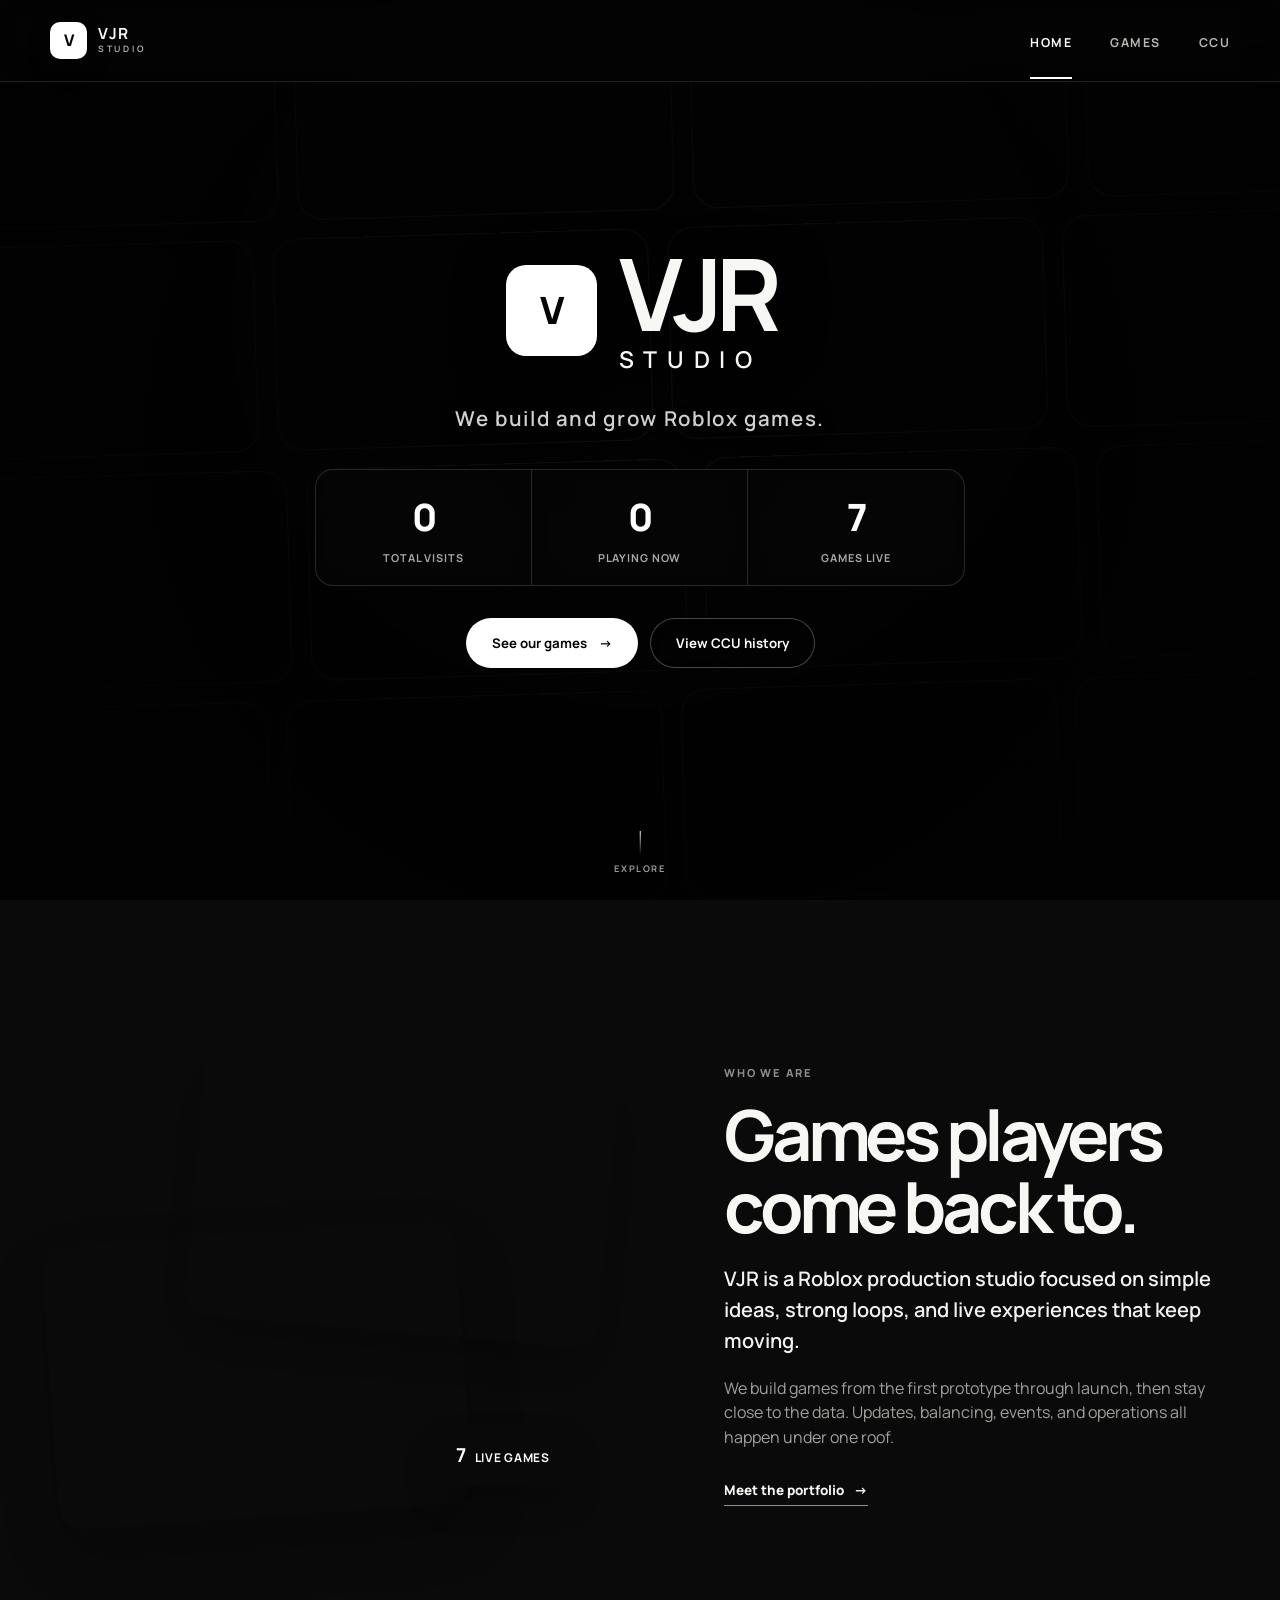
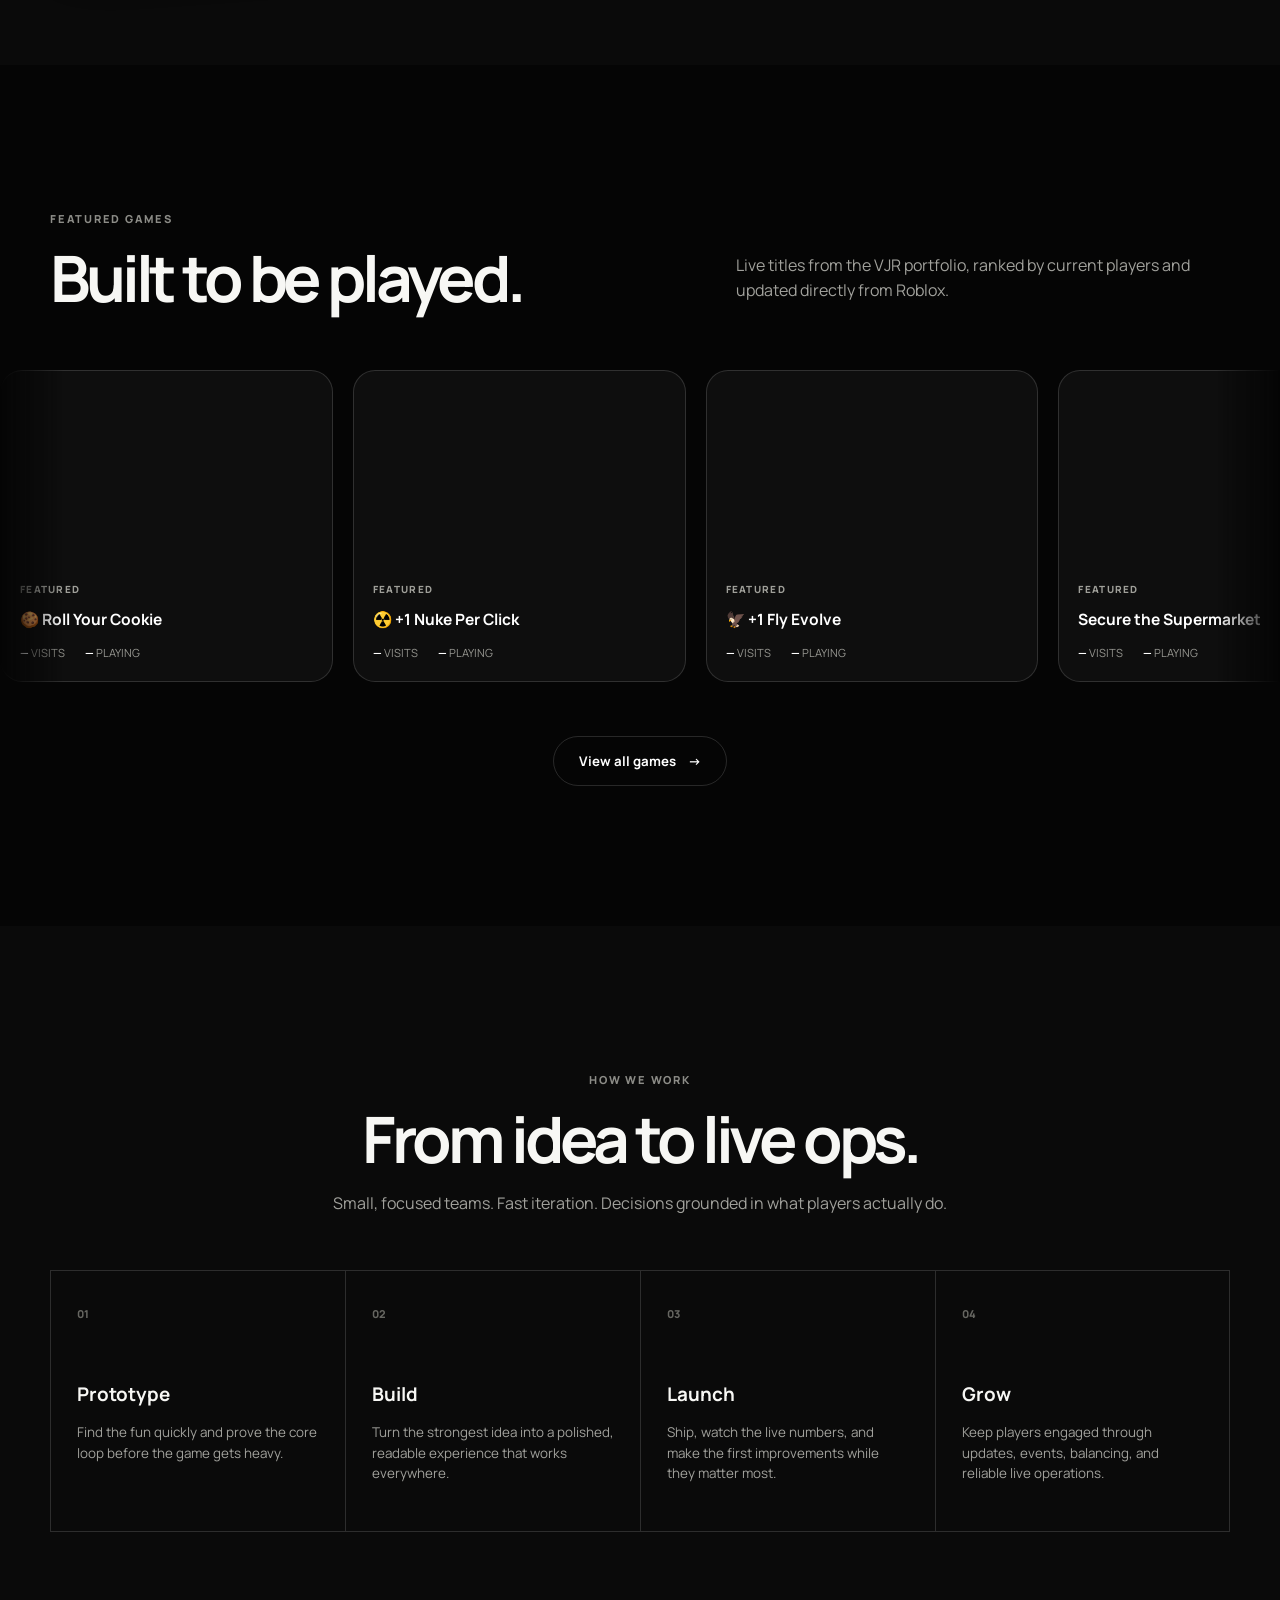
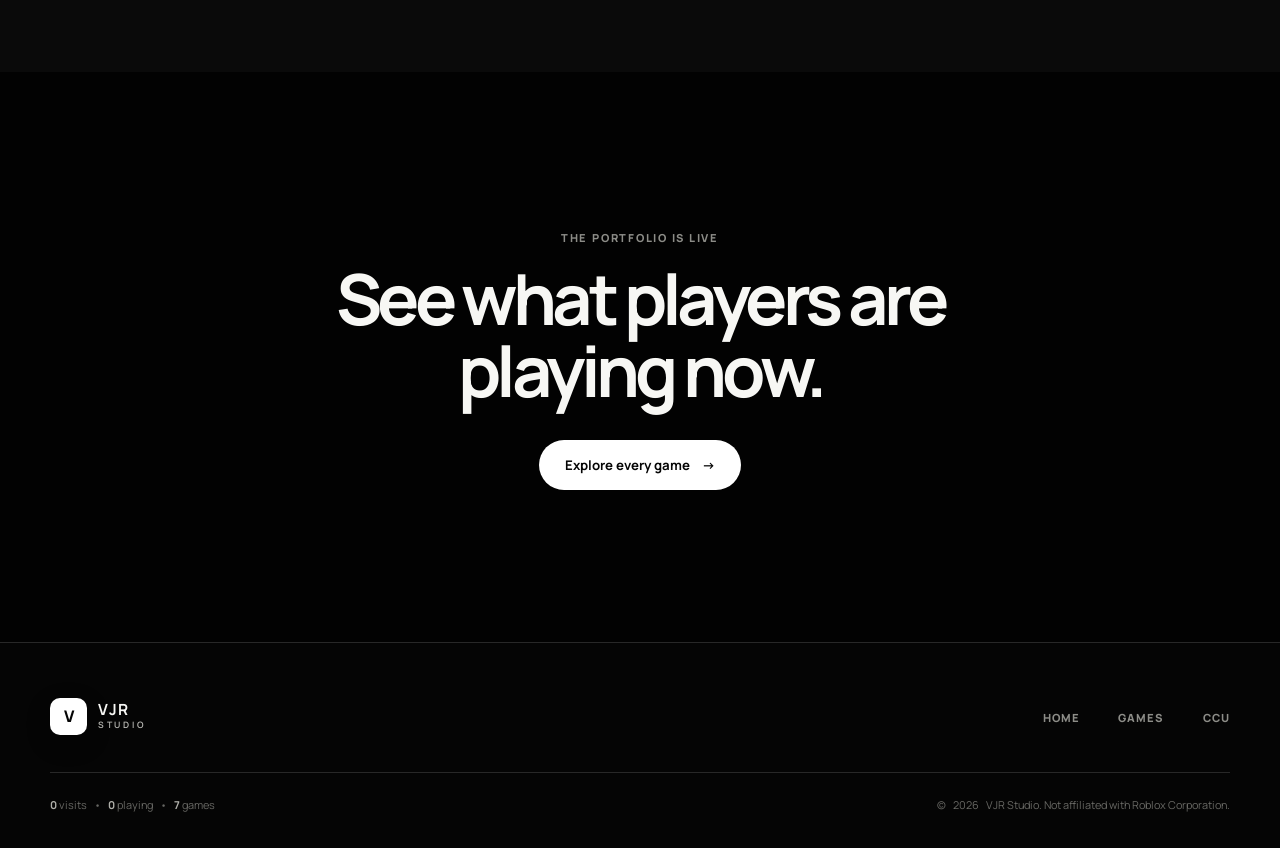
==== commit 9739d88c: "new" ====
--- a/index.html
+++ b/index.html
@@ -63,7 +63,7 @@
       <a href="#about" class="scroll-cue" aria-label="Scroll to learn more"><span></span>Explore</a>
     </header>
 
-    <section id="about" class="section section--light reveal">
+    <section id="about" class="section section--ink reveal">
       <div class="container about-grid">
         <div class="about-visual" data-about-visual aria-hidden="true">
           <div class="about-visual__card about-visual__card--back"></div>
--- a/style.css
+++ b/style.css
@@ -74,7 +74,7 @@
 
 /* Sections */
 .section { padding: clamp(84px, 11vw, 140px) 0; }
-.section--light { color: #111; background: var(--white); }
+.section--light { background: #050505; }
 .section--dark { background: #050505; }
 .section--ink { background: var(--ink); }
 .eyebrow { display: inline-block; color: #8c8c87; font-size: .69rem; font-weight: 800; letter-spacing: .16em; text-transform: uppercase; }
@@ -86,9 +86,9 @@
 .about-visual__card--front { bottom: 8px; left: 0; transform: rotate(-4deg); }
 .about-visual__badge { position: absolute; right: 7%; bottom: 8%; padding: 15px 20px; border-radius: 15px; color: #fff; background: #090909; box-shadow: 0 18px 32px rgba(0,0,0,.22); font-size: .75rem; font-weight: 700; letter-spacing: .06em; text-transform: uppercase; }
 .about-visual__badge b { margin-right: 5px; font-size: 1.2rem; }
-.about-copy .lead { color: #171717; font-size: clamp(1.08rem, 2vw, 1.25rem); font-weight: 600; }
-.about-copy p:not(.lead) { color: #656560; }
-.text-link { display: inline-flex; gap: 10px; margin-top: 14px; padding-bottom: 4px; border-bottom: 1px solid #222; font-size: .84rem; font-weight: 800; text-decoration: none; }
+.about-copy .lead { color: #f2f2ee; font-size: clamp(1.08rem, 2vw, 1.25rem); font-weight: 600; }
+.about-copy p:not(.lead) { color: var(--muted); }
+.text-link { display: inline-flex; gap: 10px; margin-top: 14px; padding-bottom: 4px; border-bottom: 1px solid rgba(255,255,255,.55); font-size: .84rem; font-weight: 800; text-decoration: none; }
 .section-head { max-width: 720px; margin: 0 auto 54px; text-align: center; }
 .section-head h2 { font-size: clamp(2.2rem, 5vw, 4rem); }
 .section-head p { margin: 0; color: var(--muted); }
@@ -159,13 +159,26 @@
 .chart-heading { display: flex; justify-content: space-between; align-items: end; margin-bottom: 25px; }
 .chart-heading h2 { margin: 6px 0 0; font-size: clamp(1.55rem, 3vw, 2.25rem); letter-spacing: -.04em; }
 .chart-heading p { margin: 0; color: #777772; font-size: .72rem; }
-.ccu-chart-wrap { position: relative; min-height: 440px; padding: 30px 24px 18px; border: 1px solid var(--line); border-radius: var(--radius); background: #0d0d0d; }
+.ccu-chart-wrap { position: relative; min-height: 440px; padding: 24px; border: 1px solid var(--line); border-radius: var(--radius); background: #0d0d0d; }
+.ccu-legend { display: flex; flex-wrap: wrap; gap: 10px 18px; padding: 0 4px 22px; border-bottom: 1px solid var(--line); }
+.ccu-legend__item { display: inline-flex; align-items: center; gap: 8px; min-width: 0; color: #c6c6c0; font-size: .7rem; font-weight: 700; }
+.ccu-legend__swatch { width: 18px; height: 3px; flex: 0 0 auto; border-radius: 999px; background: var(--series-color); }
+.ccu-legend__name { max-width: 190px; overflow: hidden; text-overflow: ellipsis; white-space: nowrap; }
+.ccu-legend__value { color: #777772; font-variant-numeric: tabular-nums; }
+.ccu-chart-stage { position: relative; padding-top: 20px; }
 .ccu-chart { display: block; width: 100%; height: auto; cursor: crosshair; overflow: visible; }
 .ccu-chart__grid { stroke: rgba(255,255,255,.1); stroke-width: 1; }
 .ccu-chart__axis-label { fill: #73736e; font-family: "Manrope", Arial, sans-serif; font-size: 11px; }
-.ccu-chart__dot { fill: #0d0d0d; stroke: #fff; stroke-width: 2; opacity: 0; transition: opacity .2s ease; }
+.ccu-chart__dot { fill: #0d0d0d; stroke-width: 2; opacity: 0; transition: opacity .2s ease; }
 .ccu-chart:hover .ccu-chart__dot { opacity: 1; }
-.ccu-chart__tooltip { position: absolute; z-index: 2; padding: 7px 11px; border-radius: 8px; color: #080808; background: #fff; box-shadow: 0 9px 30px rgba(0,0,0,.3); font-size: .7rem; font-weight: 800; opacity: 0; pointer-events: none; transform: translate(-50%, -135%); transition: opacity .12s ease; white-space: nowrap; }
+.ccu-chart__dot--single { opacity: 1; }
+.ccu-chart__hover-line { stroke: rgba(255,255,255,.35); stroke-width: 1; stroke-dasharray: 4 5; opacity: 0; }
+.ccu-chart__tooltip { position: absolute; z-index: 2; top: 34px; min-width: 180px; padding: 10px 12px; border: 1px solid rgba(255,255,255,.15); border-radius: 10px; color: #e9e9e5; background: rgba(7,7,7,.94); box-shadow: 0 9px 30px rgba(0,0,0,.4); font-size: .67rem; opacity: 0; pointer-events: none; transform: translateX(-50%); transition: opacity .12s ease; }
+.ccu-chart__tooltip strong { display: block; margin-bottom: 7px; color: #fff; font-size: .7rem; }
+.ccu-tooltip__row { display: grid; grid-template-columns: 7px minmax(90px, 1fr) auto; align-items: center; gap: 7px; margin-top: 4px; }
+.ccu-tooltip__dot { width: 7px; height: 7px; border-radius: 50%; background: var(--series-color); }
+.ccu-tooltip__name { max-width: 150px; overflow: hidden; color: #a9a9a4; text-overflow: ellipsis; white-space: nowrap; }
+.ccu-tooltip__value { color: #fff; font-variant-numeric: tabular-nums; font-weight: 800; }
 .ccu-chart-empty, .ccu-chart-loading { display: grid; min-height: 370px; place-items: center; padding: 30px; color: #777772; text-align: center; }
 
 /* Footer and loader */
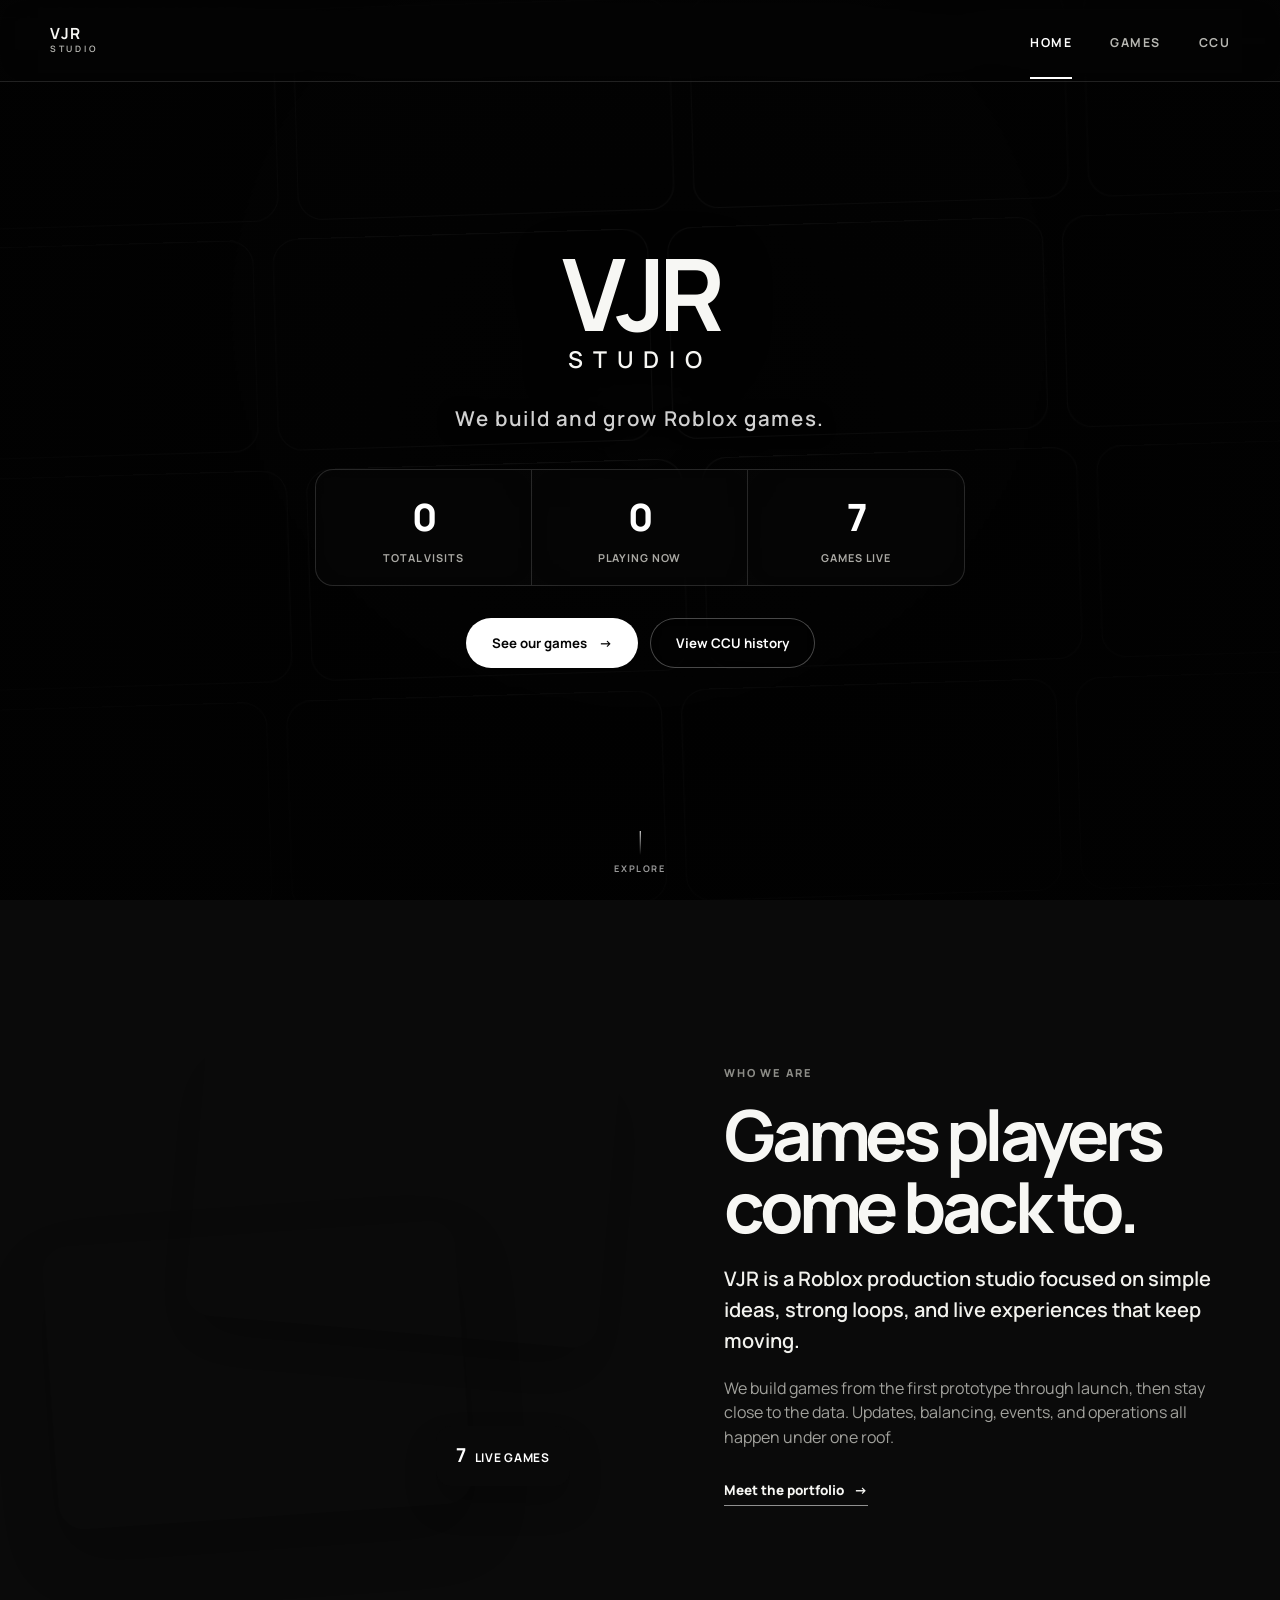
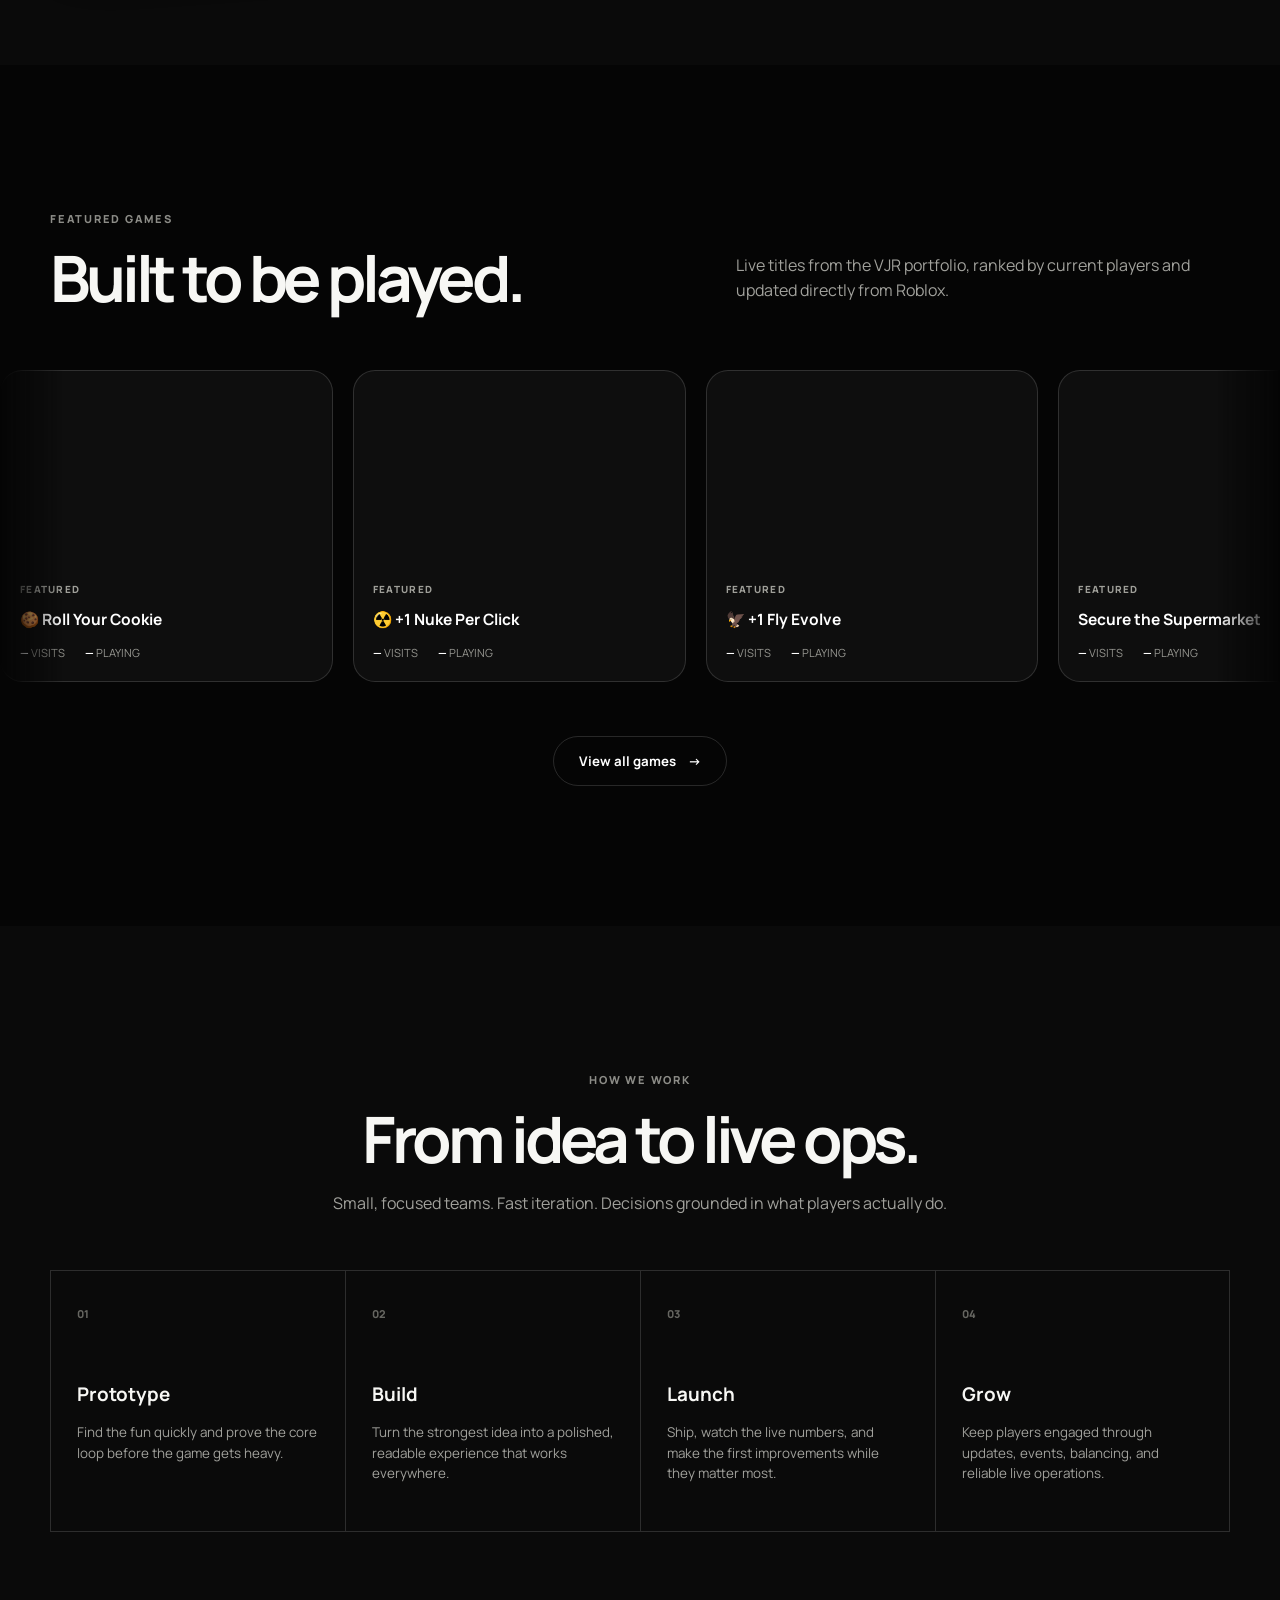
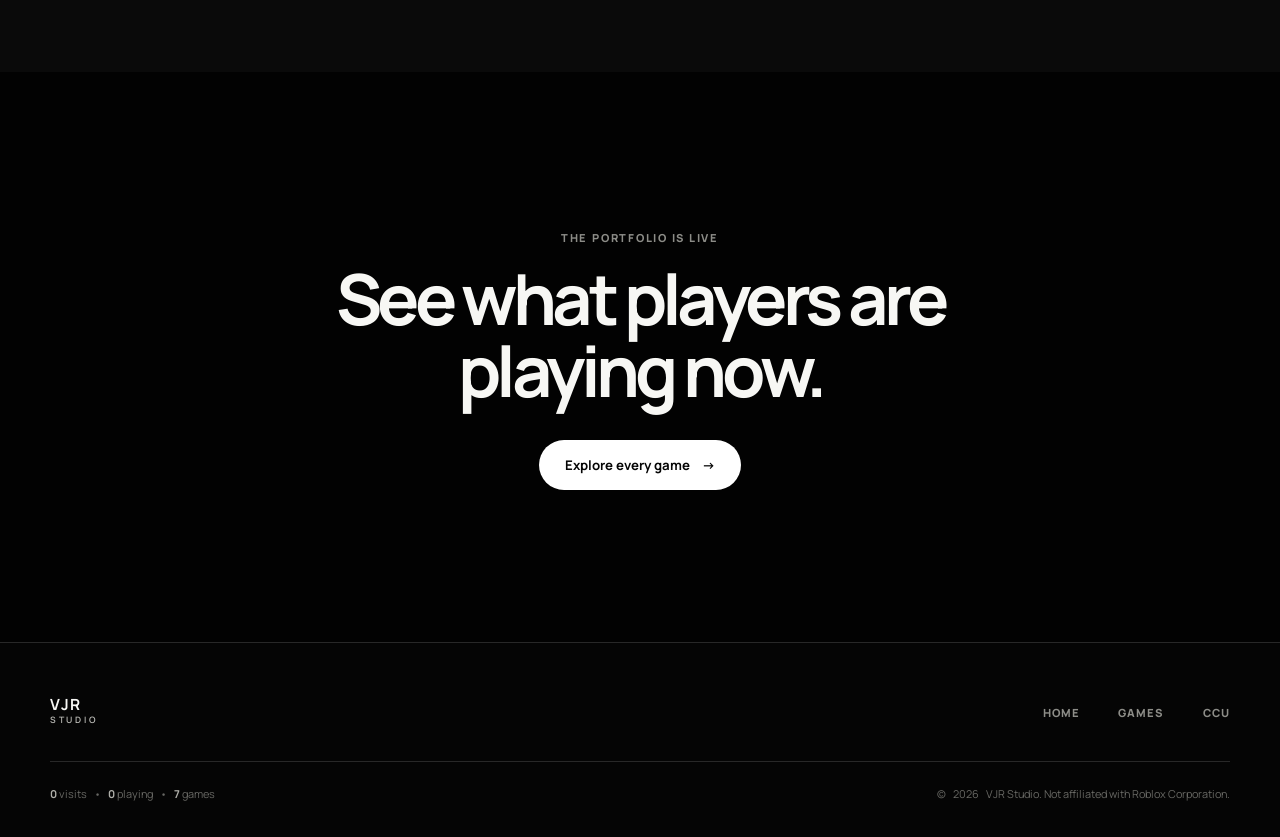
==== commit 9f6bfe0f: "remake" ====
--- a/index.html
+++ b/index.html
@@ -10,14 +10,13 @@
 </head>
 <body>
   <div id="page-loader" class="page-loader" aria-hidden="true">
-    <span class="logo-mark logo-mark--loader">V</span>
+    <span class="loader-wordmark"><b>VJR</b><small>Studio</small></span>
     <span class="page-loader__bar"><span></span></span>
   </div>
 
   <nav class="navbar" aria-label="Primary navigation">
     <div class="container navbar__inner">
       <a href="/" class="brand" aria-label="VJR Studio home">
-        <span class="logo-mark">V</span>
         <span class="brand__words"><b>VJR</b><small>Studio</small></span>
       </a>
       <button class="nav-toggle" aria-label="Open navigation" aria-expanded="false">Menu</button>
@@ -35,7 +34,6 @@
       <div class="hero-shade" aria-hidden="true"></div>
       <div class="container hero__content">
         <div class="hero-lockup" aria-label="VJR Studio">
-          <span class="logo-mark logo-mark--hero">V</span>
           <div><strong>VJR</strong><span>Studio</span></div>
         </div>
         <p class="hero__tagline">We build and grow Roblox games.</p>
@@ -126,7 +124,7 @@
   <footer class="footer">
     <div class="container">
       <div class="footer__top">
-        <a href="/" class="brand"><span class="logo-mark">V</span><span class="brand__words"><b>VJR</b><small>Studio</small></span></a>
+        <a href="/" class="brand"><span class="brand__words"><b>VJR</b><small>Studio</small></span></a>
         <ul class="footer-links"><li><a href="/">Home</a></li><li><a href="/games">Games</a></li><li><a href="/ccu">CCU</a></li></ul>
       </div>
       <div class="footer__bottom">
--- a/style.css
+++ b/style.css
@@ -25,8 +25,7 @@
 /* Brand and navigation */
 .navbar { position: absolute; z-index: 50; inset: 0 0 auto; height: 82px; border-bottom: 1px solid rgba(255,255,255,.12); background: rgba(5,5,5,.42); backdrop-filter: blur(14px); }
 .navbar__inner { height: 100%; display: flex; align-items: center; justify-content: space-between; }
-.brand { display: inline-flex; align-items: center; gap: 11px; text-decoration: none; text-transform: uppercase; }
-.logo-mark { display: inline-grid; place-items: center; width: 37px; aspect-ratio: 1; flex: 0 0 auto; color: #050505; background: #fff; border-radius: 10px; font-size: 1rem; font-weight: 800; letter-spacing: -.06em; box-shadow: 0 8px 26px rgba(0,0,0,.2); }
+.brand { display: inline-flex; align-items: center; text-decoration: none; text-transform: uppercase; }
 .brand__words { display: grid; line-height: .9; }
 .brand__words b { font-size: .96rem; letter-spacing: .08em; }
 .brand__words small { margin-top: 5px; font-size: .55rem; font-weight: 600; letter-spacing: .31em; color: #bdbdb8; }
@@ -48,11 +47,10 @@
 @keyframes mosaicRight { from { transform: translateX(calc(-50% - 9px)); } to { transform: translateX(0); } }
 .hero-shade { position: absolute; z-index: 1; inset: 0; background: radial-gradient(circle at 50% 48%, rgba(2,2,2,.18) 0, rgba(2,2,2,.53) 35%, rgba(2,2,2,.82) 78%), linear-gradient(180deg, rgba(0,0,0,.3), rgba(0,0,0,.66)); }
 .hero__content { position: relative; z-index: 2; display: flex; align-items: center; flex-direction: column; padding-top: 120px; padding-bottom: 100px; text-align: center; }
-.hero-lockup { display: flex; align-items: center; gap: 22px; margin-bottom: 34px; text-transform: uppercase; filter: drop-shadow(0 8px 24px rgba(0,0,0,.65)); }
-.logo-mark--hero { width: clamp(62px, 8vw, 91px); border-radius: 20px; font-size: clamp(1.55rem, 3vw, 2.35rem); }
-.hero-lockup > div { display: grid; text-align: left; line-height: .82; }
+.hero-lockup { margin-bottom: 34px; text-transform: uppercase; filter: drop-shadow(0 8px 24px rgba(0,0,0,.65)); }
+.hero-lockup > div { display: grid; text-align: center; line-height: .82; }
 .hero-lockup strong { font-size: clamp(3.3rem, 8vw, 6.25rem); letter-spacing: -.07em; }
-.hero-lockup span:not(.logo-mark) { margin-top: 16px; font-size: clamp(.85rem, 2vw, 1.45rem); font-weight: 600; letter-spacing: .42em; }
+.hero-lockup span { margin-top: 16px; font-size: clamp(.85rem, 2vw, 1.45rem); font-weight: 600; letter-spacing: .42em; }
 .hero__tagline { margin: 0 0 34px; color: rgba(255,255,255,.82); font-size: clamp(1.05rem, 2vw, 1.28rem); font-weight: 600; letter-spacing: .08em; text-shadow: 0 4px 18px #000; }
 .stats-row { display: grid; grid-template-columns: repeat(3, minmax(150px, 1fr)); width: min(100%, 650px); margin-bottom: 32px; }
 .stat-box { padding: 18px 28px; border: 1px solid var(--line); background: rgba(10,10,10,.42); backdrop-filter: blur(14px); text-align: center; }
@@ -159,26 +157,14 @@
 .chart-heading { display: flex; justify-content: space-between; align-items: end; margin-bottom: 25px; }
 .chart-heading h2 { margin: 6px 0 0; font-size: clamp(1.55rem, 3vw, 2.25rem); letter-spacing: -.04em; }
 .chart-heading p { margin: 0; color: #777772; font-size: .72rem; }
-.ccu-chart-wrap { position: relative; min-height: 440px; padding: 24px; border: 1px solid var(--line); border-radius: var(--radius); background: #0d0d0d; }
-.ccu-legend { display: flex; flex-wrap: wrap; gap: 10px 18px; padding: 0 4px 22px; border-bottom: 1px solid var(--line); }
-.ccu-legend__item { display: inline-flex; align-items: center; gap: 8px; min-width: 0; color: #c6c6c0; font-size: .7rem; font-weight: 700; }
-.ccu-legend__swatch { width: 18px; height: 3px; flex: 0 0 auto; border-radius: 999px; background: var(--series-color); }
-.ccu-legend__name { max-width: 190px; overflow: hidden; text-overflow: ellipsis; white-space: nowrap; }
-.ccu-legend__value { color: #777772; font-variant-numeric: tabular-nums; }
-.ccu-chart-stage { position: relative; padding-top: 20px; }
+.ccu-chart-wrap { position: relative; min-height: 440px; padding: 30px 24px 18px; border: 1px solid var(--line); border-radius: var(--radius); background: #0d0d0d; }
 .ccu-chart { display: block; width: 100%; height: auto; cursor: crosshair; overflow: visible; }
 .ccu-chart__grid { stroke: rgba(255,255,255,.1); stroke-width: 1; }
 .ccu-chart__axis-label { fill: #73736e; font-family: "Manrope", Arial, sans-serif; font-size: 11px; }
-.ccu-chart__dot { fill: #0d0d0d; stroke-width: 2; opacity: 0; transition: opacity .2s ease; }
+.ccu-chart__dot { fill: #0d0d0d; stroke: #fff; stroke-width: 2; opacity: 0; transition: opacity .2s ease; }
 .ccu-chart:hover .ccu-chart__dot { opacity: 1; }
 .ccu-chart__dot--single { opacity: 1; }
-.ccu-chart__hover-line { stroke: rgba(255,255,255,.35); stroke-width: 1; stroke-dasharray: 4 5; opacity: 0; }
-.ccu-chart__tooltip { position: absolute; z-index: 2; top: 34px; min-width: 180px; padding: 10px 12px; border: 1px solid rgba(255,255,255,.15); border-radius: 10px; color: #e9e9e5; background: rgba(7,7,7,.94); box-shadow: 0 9px 30px rgba(0,0,0,.4); font-size: .67rem; opacity: 0; pointer-events: none; transform: translateX(-50%); transition: opacity .12s ease; }
-.ccu-chart__tooltip strong { display: block; margin-bottom: 7px; color: #fff; font-size: .7rem; }
-.ccu-tooltip__row { display: grid; grid-template-columns: 7px minmax(90px, 1fr) auto; align-items: center; gap: 7px; margin-top: 4px; }
-.ccu-tooltip__dot { width: 7px; height: 7px; border-radius: 50%; background: var(--series-color); }
-.ccu-tooltip__name { max-width: 150px; overflow: hidden; color: #a9a9a4; text-overflow: ellipsis; white-space: nowrap; }
-.ccu-tooltip__value { color: #fff; font-variant-numeric: tabular-nums; font-weight: 800; }
+.ccu-chart__tooltip { position: absolute; z-index: 2; padding: 7px 11px; border-radius: 8px; color: #080808; background: #fff; box-shadow: 0 9px 30px rgba(0,0,0,.3); font-size: .7rem; font-weight: 800; opacity: 0; pointer-events: none; transform: translate(-50%, -135%); transition: opacity .12s ease; white-space: nowrap; }
 .ccu-chart-empty, .ccu-chart-loading { display: grid; min-height: 370px; place-items: center; padding: 30px; color: #777772; text-align: center; }
 
 /* Footer and loader */
@@ -192,7 +178,9 @@
 .footer__bottom span { margin: 0 5px; }
 .page-loader { position: fixed; z-index: 999; inset: 0; display: grid; place-content: center; justify-items: center; gap: 20px; background: #050505; transition: opacity .45s ease, visibility .45s ease; }
 .page-loader--hidden { visibility: hidden; opacity: 0; pointer-events: none; }
-.logo-mark--loader { width: 52px; border-radius: 13px; font-size: 1.25rem; animation: loaderLogo 1.2s ease-in-out infinite; }
+.loader-wordmark { display: grid; line-height: .9; text-align: center; text-transform: uppercase; animation: loaderLogo 1.2s ease-in-out infinite; }
+.loader-wordmark b { font-size: 1.4rem; letter-spacing: .08em; }
+.loader-wordmark small { margin-top: 7px; color: #a9a9a4; font-size: .6rem; font-weight: 700; letter-spacing: .35em; }
 .page-loader__bar { width: 88px; height: 2px; overflow: hidden; background: #232323; }
 .page-loader__bar span { display: block; width: 45%; height: 100%; background: #fff; animation: loaderBar 1s ease-in-out infinite; }
 @keyframes loaderLogo { 50% { transform: translateY(-4px); } }
@@ -224,9 +212,7 @@
   .mosaic-row { gap: 12px; }
   .mosaic-tile { width: 235px; border-radius: 15px; }
   .hero__content { padding-top: 95px; }
-  .hero-lockup { gap: 14px; }
-  .logo-mark--hero { width: 62px; border-radius: 14px; }
-  .hero-lockup span:not(.logo-mark) { margin-top: 11px; }
+  .hero-lockup span { margin-top: 11px; }
   .stats-row { grid-template-columns: repeat(3, minmax(0, 1fr)); }
   .stat-box { padding: 15px 7px; }
   .stat-label { font-size: .55rem; }
@@ -255,6 +241,6 @@
 
 @media (prefers-reduced-motion: reduce) {
   html { scroll-behavior: auto; }
-  .mosaic-row, .games-marquee__track, .pulse-dot, .logo-mark--loader, .page-loader__bar span { animation: none; }
+  .mosaic-row, .games-marquee__track, .pulse-dot, .loader-wordmark, .page-loader__bar span { animation: none; }
   .reveal { opacity: 1; transform: none; transition: none; }
 }
